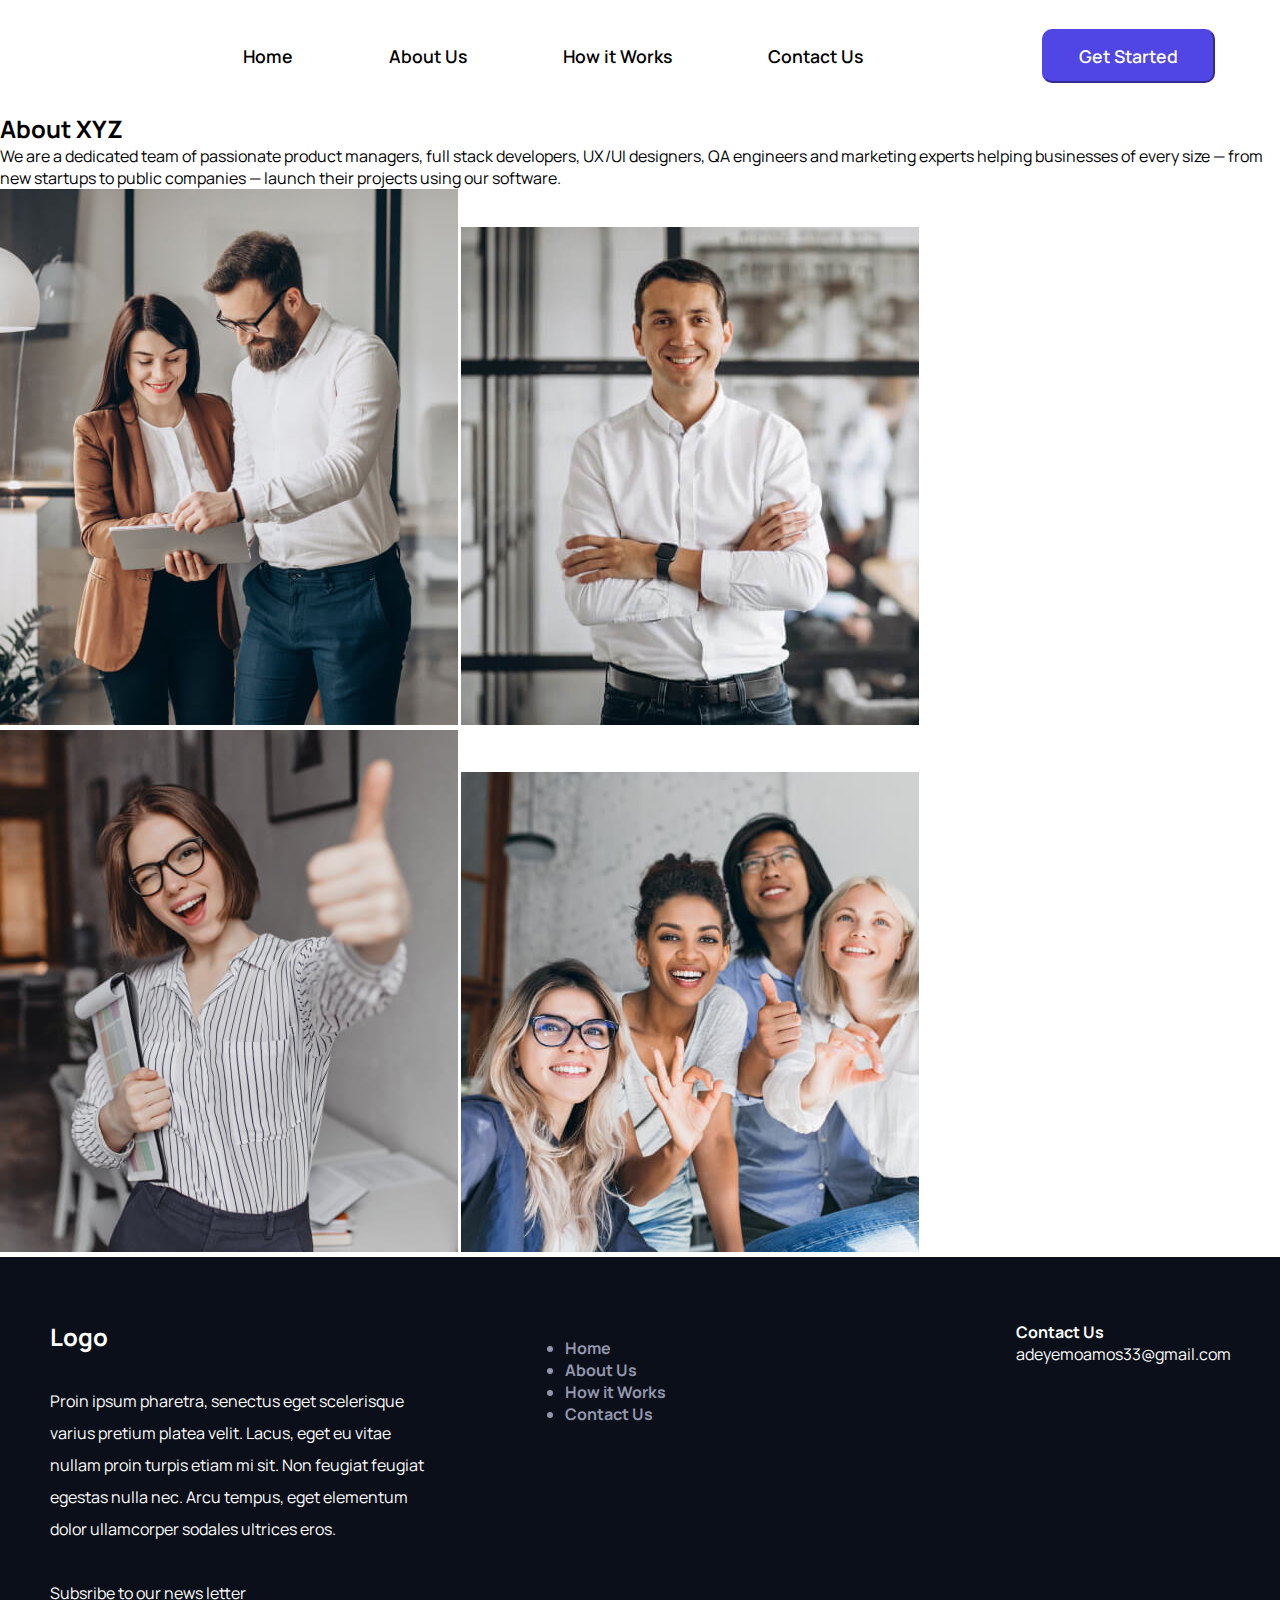
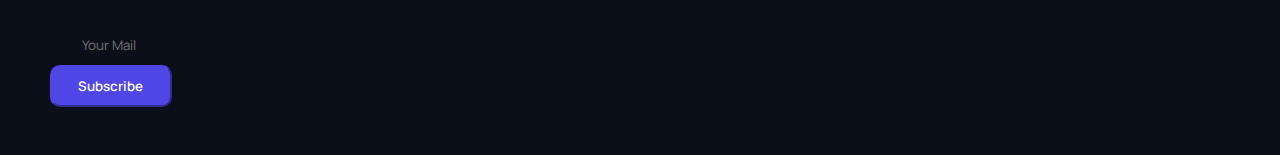
==== about.html @ 4c17a8fc "first commit" ====
<!DOCTYPE html>
<html lang="en">
<head>
    <meta charset="UTF-8">
    <meta http-equiv="X-UA-Compatible" content="IE=edge">
    <meta name="viewport" content="width=device-width, initial-scale=1.0">
    <title>About Us</title>
    <link rel="stylesheet" href="scss/styles.css">
    <link rel="preconnect" href="https://fonts.googleapis.com">
<link rel="preconnect" href="https://fonts.gstatic.com" crossorigin>
<link href="https://fonts.googleapis.com/css2?family=Manrope:wght@300&display=swap" rel="stylesheet">
</head>
<body>
    <header>
        <div class="header_section">
            <div class="header_section_logo">
                <img src="images/Azapay Full Logo 01.png" alt="">
            </div>
            <div class="header_section_navs">
                <ul>
                    <li>
                        <a href="index.html">Home</a>
                        
                        </li>
                    <li>
                        <a href="about.html">About Us</a>
                        
                    </li>
                    <li>How it Works</li>
                    <li>Contact Us</li>
                </ul>

            </div>
            <div class="header_section_btn">
                <button> Get Started </button>
            </div>
        </div>
    </header>
    <section>
        <div class="about_section_one">
            <div class="about_section_one_text">
                <h2>About XYZ</h2>
                <p>We are a dedicated team of passionate product managers, full stack developers, UX/UI designers, QA engineers and marketing experts helping businesses of every size — from new startups to public companies — launch their projects using our software.</p>
                <div>
                    <div>

                    </div>
                    <div>

                    </div>
                    <div>
                        
                    </div>
                </div>
            </div>
            <div class="about_section_one_img">
                <div>
                    <img src="images/03.jpg" alt="">
                    <img src="images/04.jpg" alt="">

                </div>
                <div>
                    <img src="images/01 (1).jpg" alt="">
                    <img src="images/02.jpg" alt="">

                </div>

            </div>

        </div>
    </section>
    <footer>
        <div class="section_eight">
            <div class="section_eight_intro">
                <div class="section_eight_intro_logo">
                    <h2>Logo</h2>
                </div>
                <p>Proin ipsum pharetra, senectus eget scelerisque varius pretium platea velit. Lacus, eget eu vitae nullam proin turpis etiam mi sit. Non feugiat feugiat egestas nulla nec. Arcu tempus, eget elementum dolor ullamcorper sodales ultrices eros.</p>
                <div class="section_eight_intro_newsletter">
                    <p>Subsribe to our news letter</p>
                    <input type="email" placeholder="Your Mail">
                    <button>Subscribe</button>
                </div>
            </div>
            <div class="section_eight_navs">
                <ul>
                    <li>Home</li>
                    <li>About Us</li>
                    <li>How it Works</li>
                    <li>Contact Us</li>
                </ul>

            </div>
            <div class="section_eight_contacts">
                <h4>Contact Us</h4>
                <p>adeyemoamos33@gmail.com</p>

            </div>

        </div>
    </footer>
    
</body>
</html>
---- scss/styles.css ----
* {
  margin: 0;
  padding: 0;
  font-family: Manrope;
}
* a {
  text-decoration: none;
  color: inherit;
}

.header_section {
  display: flex;
  flex-wrap: wrap;
  justify-content: space-around;
  align-items: center;
  background-color: #ffffff;
  height: 7rem;
  font-size: 1.1rem;
}
.header_section_logo {
  width: -moz-fit-content;
  width: fit-content;
}
.header_section_navs ul {
  display: flex;
  justify-content: space-between;
  list-style-type: none;
}
.header_section_navs ul li {
  padding: 0px 3rem;
  list-style-type: none;
  font-weight: 600;
}
.header_section_btn button {
  background-color: #4F46E5;
  color: #ffffff;
  border-color: #4F46E5;
  border-radius: 10px 10px 10px 10px;
  padding: 0.75em 2em 0.75em 2em;
  font-weight: 600;
  font-size: 1.1rem;
}
.header_section_btn button:hover {
  color: #ffffff;
}

.section_one, .section_four {
  background-image: url(../images/hero-bg.jpg);
  background-repeat: no-repeat;
  position: relative;
  height: 39rem;
  display: flex;
  align-items: center;
  flex-wrap: nowrap;
}
.section_one_bg_layout, .section_four_bg_layout {
  background: linear-gradient(180deg, rgba(11, 15, 25, 0.58) 0%, rgba(11, 15, 25, 0.78) 100%) !important;
  position: absolute;
  width: 100%;
  height: 100%;
  z-index: 0;
}
.section_one_text, .section_four_text {
  display: flex;
  justify-content: center;
  width: 50%;
  margin: 0 auto;
  flex-wrap: wrap;
  align-items: center;
  color: #ffffff;
  z-index: 3;
  position: relative;
}
.section_one_text h2, .section_four_text h2 {
  font-size: 4rem;
  line-height: 7rem;
  text-align: center;
}
.section_one_text p, .section_four_text p {
  text-align: center;
  font-weight: 400;
  padding-top: 2rem;
  line-height: 1.6rem;
}

.section_two {
  display: flex;
  justify-content: space-around;
  padding: 8rem 8rem 0 8rem;
}
.section_two_text {
  width: 40%;
}
.section_two_text h2 {
  font-size: 2.7rem;
  padding-bottom: 1.5rem;
}
.section_two_text p {
  line-height: 2rem;
  padding: 1rem 5rem 3rem 0rem;
}
.section_two_text button {
  background-color: #4F46E5;
  color: #ffffff;
  border-color: #4F46E5;
  border-radius: 10px 10px 10px 10px;
  padding: 0.75em 2em 0.75em 2em;
  font-weight: 600;
  padding: 1.5em 3em 1.5em 3em !important;
}
.section_two_img {
  width: 45%;
  -o-object-fit: contain;
     object-fit: contain;
  -o-object-position: center;
     object-position: center;
}
.section_two_img img {
  width: 100%;
  -o-object-fit: contain;
     object-fit: contain;
  -o-object-position: center;
     object-position: center;
  border-radius: 0.5rem;
}

.section_three {
  position: relative;
  padding: 12rem 8rem 5rem;
  z-index: -1;
  top: -7rem;
  background-color: #f3f6ff;
}
.section_three_intro, .section_three_end {
  line-height: 2rem;
  padding-bottom: 3rem;
  width: 70%;
}
.section_three_intro h2, .section_three_end h2 {
  font-size: 2rem;
  padding-bottom: 2rem;
  font-weight: bolder;
}
.section_three_contents {
  display: flex;
  flex-wrap: wrap;
  justify-content: space-around;
}
.section_three_contents_one, .section_three_contents_two, .section_three_contents_three, .section_three_contents_four, .section_three_contents_five, .section_three_contents_six {
  width: 44%;
  margin-top: 5rem;
  background-color: #fff;
  box-shadow: 0 0.275rem 0.75rem -0.0625rem rgba(11, 15, 25, 0.06), 0 0.125rem 0.4rem -0.0625rem rgba(11, 15, 25, 0.03) !important;
  padding: 3.5rem 1.5rem 1.5rem;
  position: relative;
  border-radius: 0.5rem;
}
.section_three_contents_one > :first-child, .section_three_contents_two > :first-child, .section_three_contents_three > :first-child, .section_three_contents_four > :first-child, .section_three_contents_five > :first-child, .section_three_contents_six > :first-child {
  position: absolute;
  top: -3rem;
  padding: 1rem;
  background-color: rgb(99, 102, 241);
  box-shadow: 0 0.5rem 1.125rem -0.5rem rgba(99, 102, 241, 0.9);
}
.section_three_contents_one > :nth-child(2) p, .section_three_contents_two > :nth-child(2) p, .section_three_contents_three > :nth-child(2) p, .section_three_contents_four > :nth-child(2) p, .section_three_contents_five > :nth-child(2) p, .section_three_contents_six > :nth-child(2) p {
  padding-top: 1rem;
  line-height: 1.6rem;
  font-weight: 100;
  font-size: 1rem;
}
.section_three_end {
  position: relative;
  top: 5rem;
}

.section_four {
  background-image: url(../images/case-study02.jpg);
  background-repeat: no-repeat;
  background-attachment: scroll;
  position: relative;
  bottom: 0;
  left: 0;
  height: 39rem !important;
  display: block;
  margin-top: -7rem;
}
.section_four_bg_layout {
  opacity: 0.7;
  position: absolute;
  top: 0;
  left: 0;
}
.section_four_text {
  width: 30% !important;
  color: #000 !important;
  background: #fff;
  display: block !important;
  margin: 4rem 0 4rem 5rem;
  z-index: 3;
  position: absolute;
  padding: 2rem 2rem;
  line-height: 4rem;
  border-radius: 1rem;
}
.section_four_text p {
  text-align: start !important;
}
.section_four_text img {
  width: 18%;
}
.section_four_text h3 {
  font-size: 2rem;
  text-align: center;
}
.section_four_text h4 {
  text-align: center;
}
.section_four_text button {
  background-color: #4F46E5;
  color: #ffffff;
  border-color: #4F46E5;
  border-radius: 10px 10px 10px 10px;
  padding: 0.75em 2em 0.75em 2em;
  font-weight: 600;
}

.section_five {
  padding: 10rem 8rem 4rem 8rem;
}
.section_five_title {
  text-align: center;
  line-height: 3rem;
}
.section_five_title h3 {
  font-size: 2rem;
}
.section_five_title p {
  color: #9397AD;
}
.section_five_content {
  display: flex;
  flex-wrap: wrap;
  margin-top: 4rem;
}
.section_five_content_one, .section_five_content_two, .section_five_content_three, .section_five_content_four {
  width: 19%;
  border-right: 1px solid #9397AD;
  text-align: center;
  padding: 2rem;
}
.section_five_content_one > :first-child, .section_five_content_two > :first-child, .section_five_content_three > :first-child, .section_five_content_four > :first-child {
  box-shadow: 0 0.275rem 0.75rem -0.0625rem rgba(11, 15, 25, 0.06), 0 0.125rem 0.4rem -0.0625rem rgba(11, 15, 25, 0.03) !important;
  width: 70px;
  margin: 1rem auto;
  height: 70px;
  justify-content: center;
  border-radius: 50%;
  display: flex;
  align-items: center;
}
.section_five_content_four {
  border-right: none !important;
}

.section_six {
  padding: 5rem 5.5rem 0rem 5.5rem;
  display: flex;
  align-items: center;
  justify-content: space-around;
}
.section_six .sponsor_logo {
  width: 12%;
  padding: 2rem 1rem;
  border: 1px solid #e2e5f1;
}
.section_six .sponsor_logo img {
  width: 100%;
}

.section_seven {
  background-color: #0b0f19 !important;
  text-align: center;
  padding: 4rem 0 3rem 0;
  opacity: 0.93;
  line-height: 5rem;
  word-spacing: 1rem;
  font-size: 1.5rem;
  color: #ffffff;
  margin-top: 2rem;
}
.section_seven h4 {
  color: #9397AD;
}
.section_seven button {
  background-color: #4F46E5;
  color: #ffffff;
  border-color: #4F46E5;
  border-radius: 10px 10px 10px 10px;
  padding: 0.75em 2em 0.75em 2em;
  font-weight: 600;
  padding: 1rem 4rem !important;
  font-size: 1rem;
}

.section_eight {
  padding: 4rem 0 3rem 0;
  display: flex;
  justify-content: space-around;
  color: #ffffff;
  background-color: #0b0f19 !important;
}
.section_eight_intro, .section_eight_navs, .section_eight_contact {
  width: 30%;
}
.section_eight_intro {
  line-height: 2rem;
}
.section_eight_intro p {
  padding-top: 2rem;
}
.section_eight_intro button {
  background-color: #4F46E5;
  color: #ffffff;
  border-color: #4F46E5;
  border-radius: 10px 10px 10px 10px;
  padding: 0.75em 2em 0.75em 2em;
  font-weight: 600;
}
.section_eight_intro input {
  height: 2.5rem;
  width: 18rem;
  border-radius: 0.5rem;
  margin-top: 1rem;
  border: #ffffff;
  padding-left: 2rem;
  background: transparent;
  color: #ffffff;
}
.section_eight_navs ul {
  height: 2.5rem;
  width: 18rem;
  border-radius: 0.5rem;
  margin-top: 1rem;
  border: transparent;
  padding-left: 2rem;
}
.section_eight_navs ul li {
  color: #9397AD;
  font-weight: bolder;
}/*# sourceMappingURL=styles.css.map */
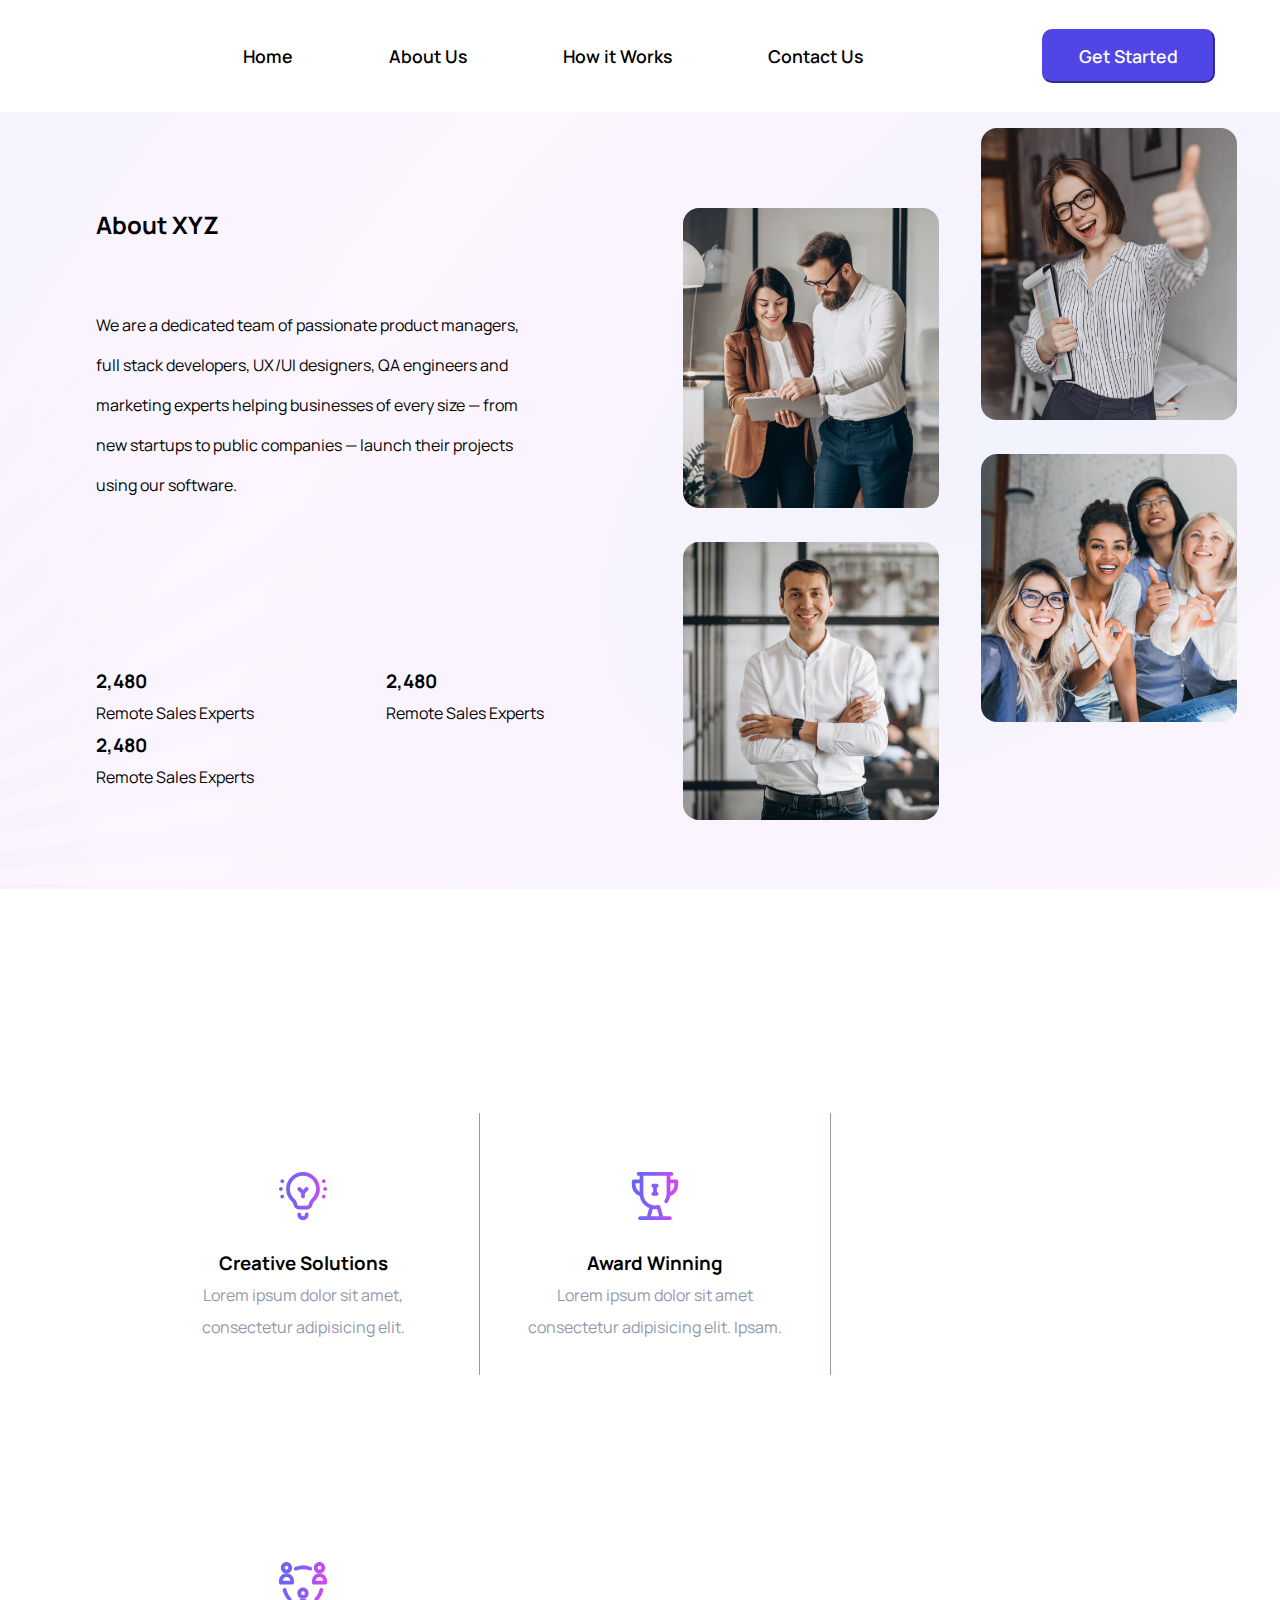
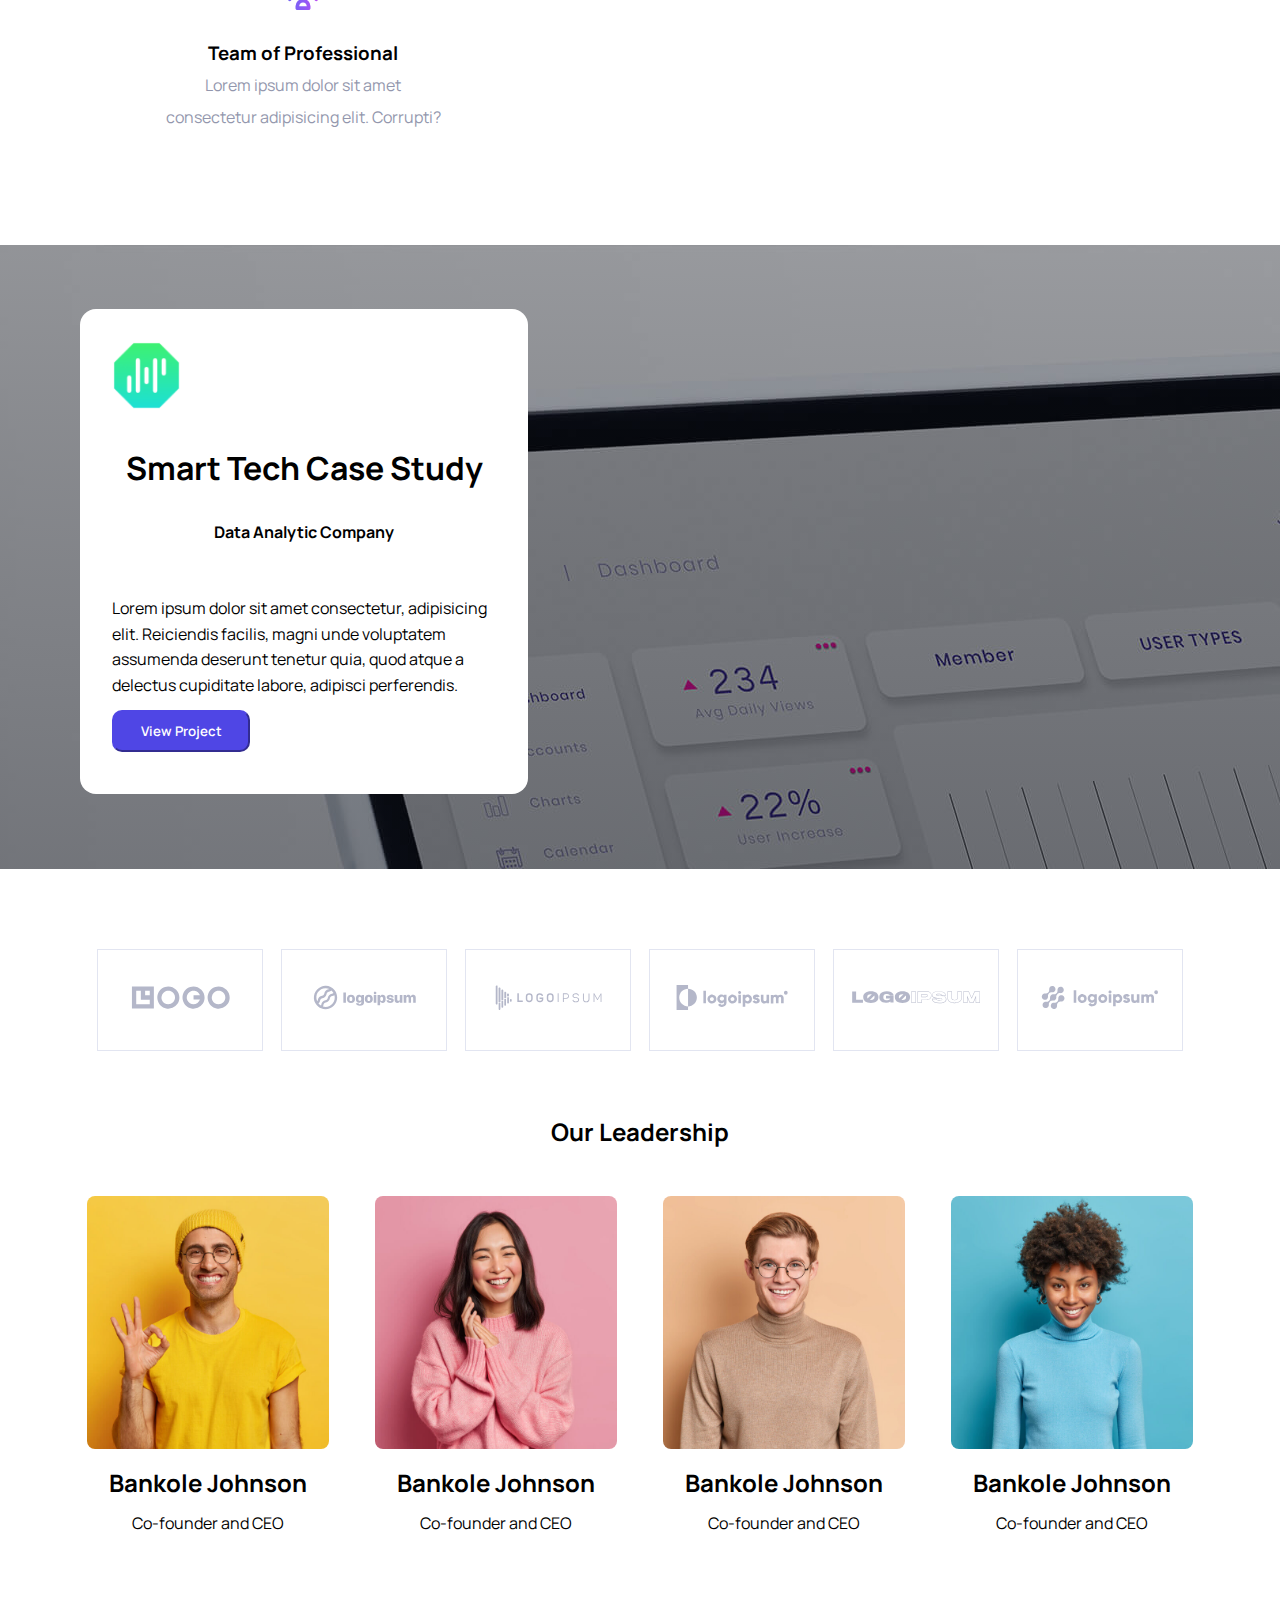
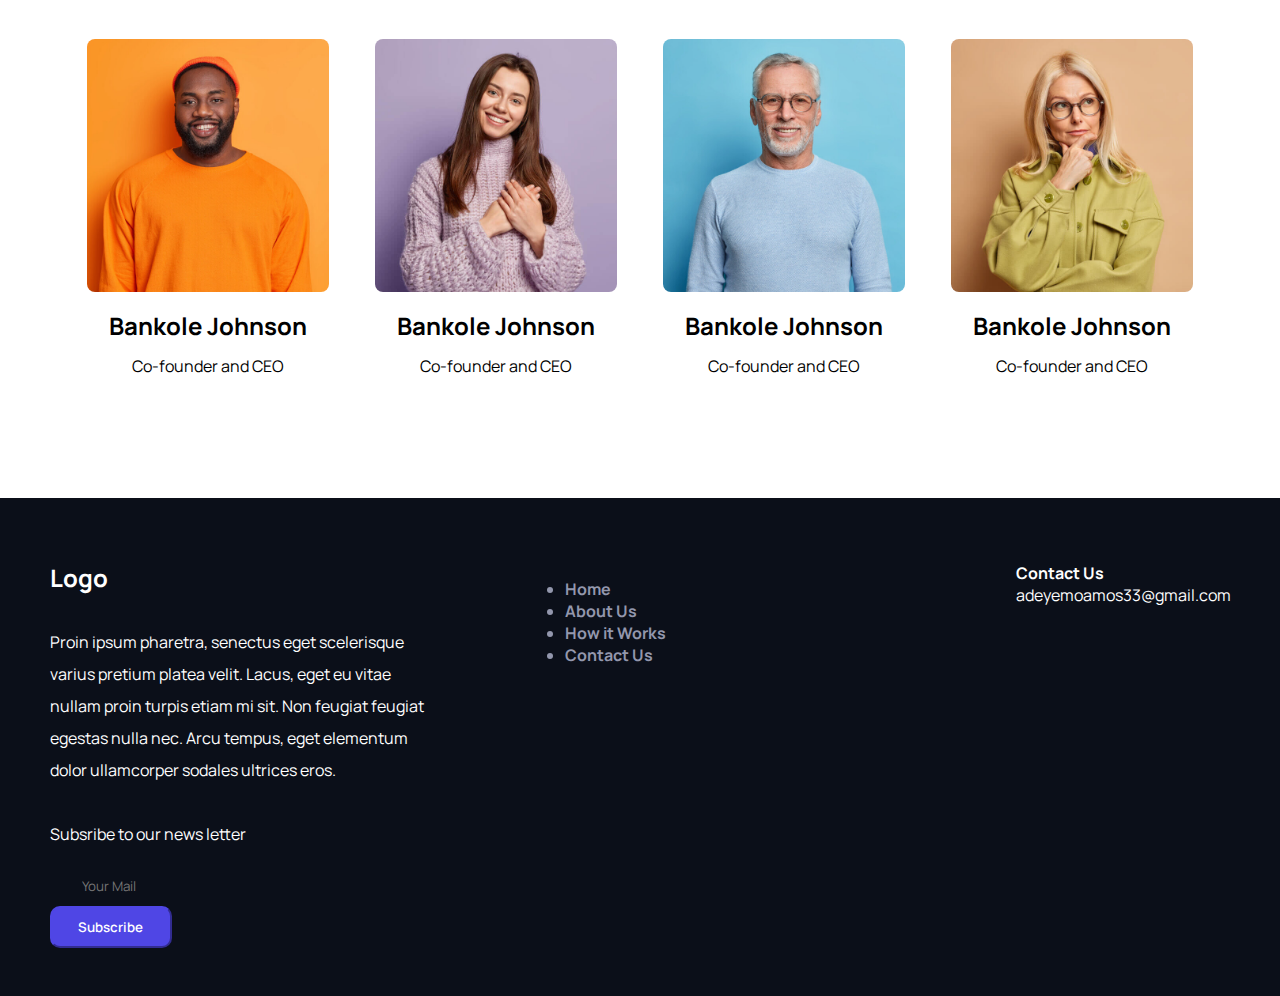
==== commit 6f0ae256: "processing" ====
--- a/about.html
+++ b/about.html
@@ -41,15 +41,18 @@
             <div class="about_section_one_text">
                 <h2>About XYZ</h2>
                 <p>We are a dedicated team of passionate product managers, full stack developers, UX/UI designers, QA engineers and marketing experts helping businesses of every size — from new startups to public companies — launch their projects using our software.</p>
-                <div>
-                    <div>
-
-                    </div>
-                    <div>
-
-                    </div>
-                    <div>
-                        
+                <div class="about_section_one_text_one">
+                    <div>
+                            <h3>2,480</h3>
+                            <p>Remote Sales Experts</p>
+                    </div>
+                    <div>
+                        <h3>2,480</h3>
+                        <p>Remote Sales Experts</p>
+                    </div>
+                    <div>
+                        <h3>2,480</h3>
+                        <p>Remote Sales Experts</p>   
                     </div>
                 </div>
             </div>
@@ -68,6 +71,185 @@
             </div>
 
         </div>
+    </section>
+    <section>
+        <div class="section_five">
+      
+            <div class="section_five_content">
+              
+                <div class="section_five_content_two about">
+                    <div>
+                       <img src="images/idea.svg" alt="">
+                    </div>
+                   
+                    <h3>Creative Solutions</h3>
+                    <p>Lorem ipsum dolor sit amet, consectetur adipisicing elit.</p>
+
+                </div>
+                <div class="section_five_content_three about">
+                    <div>
+                        <img src="images/award.svg" alt="">
+                    </div>
+                    
+                    <h3>Award Winning</h3>
+                    <p>Lorem ipsum dolor sit amet consectetur adipisicing elit. Ipsam.</p>
+
+                </div>
+                <div class="section_five_content_four about">
+                    <div>
+                        <img src="images/team.svg" alt="">
+                    </div>
+                    
+                    <h3>Team of Professional</h3>
+                    <p>Lorem ipsum dolor sit amet consectetur adipisicing elit. Corrupti?</p>
+
+                </div>
+            </div>
+
+        </div>
+        
+    </section>
+    <section>
+        <div class="section_four">
+            <div class="section_four_bg_layout"></div>
+            <div class="section_four_text">
+                <img src="images/case-study-logo02.png" alt="">
+                <h3>Smart Tech Case Study</h3>
+                <h4>Data Analytic Company</h4>
+
+                <p>Lorem ipsum dolor sit amet consectetur, adipisicing elit. Reiciendis facilis, magni unde voluptatem assumenda deserunt tenetur quia, quod atque a delectus cupiditate labore, adipisci perferendis.</p>
+                <button>View Project</button>
+            </div>
+
+        </div>
+    </section>
+    <section>
+        <div class="section_six">
+            <div class="sponsor_logo"> 
+                <img src="images/a (1).svg" alt="">
+            </div>
+            <div class="sponsor_logo">
+                <img src="images/a (2).svg" alt="">
+            </div>
+            <div class="sponsor_logo">
+                <img src="images/a (3).svg" alt="">
+            </div>
+            <div class="sponsor_logo">
+                <img src="images/a (4).svg" alt="">
+
+            </div>
+            <div class="sponsor_logo">
+                <img src="images/a (5).svg" alt="">
+            </div>
+            <div class="sponsor_logo">
+                <img src="images/a (6).svg" alt="">
+            </div>
+            
+        </div>
+    </section>
+    <section>
+        <div class="about_section_leadership">
+            <div>
+                <h2>Our Leadership</h2>
+            </div>
+            <div class="about_section_leadership_wrapper">
+
+                <div class="about_section_leadership_wrapper_one">
+                    <div>
+                        <img src="images/05.jpg" alt="">
+    
+                    </div>
+                    <div>
+                        <h2>Bankole Johnson</h2>
+                        <p>Co-founder and CEO</p>
+    
+                    </div>
+                </div>
+                <div class="about_section_leadership_wrapper_two">
+                    <div>
+                        <img src="images/06.jpg" alt="">
+    
+                    </div>
+                    <div>
+                        <h2>Bankole Johnson</h2>
+                        <p>Co-founder and CEO</p>
+    
+                    </div>
+                </div>
+                <div class="about_section_leadership_wrapper_three">
+                    <div>
+                        <img src="images/07.jpg" alt="">
+    
+                    </div>
+                    <div>
+                        <h2>Bankole Johnson</h2>
+                        <p>Co-founder and CEO</p>
+    
+                    </div>
+                </div>
+                <div class="about_section_leadership_wrapper_four">
+                    <div>
+                        <img src="images/08.jpg" alt="">
+    
+                    </div>
+                    <div>
+                        <h2>Bankole Johnson</h2>
+                        <p>Co-founder and CEO</p>
+    
+                    </div>
+                </div>
+                <div class="about_section_leadership_wrapper_five">
+                    <div>
+                        <img src="images/10.jpg" alt="">
+    
+                    </div>
+                    <div>
+                        <h2>Bankole Johnson</h2>
+                        <p>Co-founder and CEO</p>
+    
+                    </div>
+                </div>
+                <div class="about_section_leadership_wrapper_six">
+                    <div>
+                        <img src="images/9.jpg" alt="">
+    
+                    </div>
+                    <div>
+                        <h2>Bankole Johnson</h2>
+                        <p>Co-founder and CEO</p>
+    
+                    </div>
+                </div>
+                <div class="about_section_leadership_wrapper_seven">
+                    <div>
+                        <img src="images/11.jpg" alt="">
+    
+                    </div>
+                    <div>
+                        <h2>Bankole Johnson</h2>
+                        <p>Co-founder and CEO</p>
+    
+                    </div>
+                </div>
+                <div class="about_section_leadership_wrapper_eight">
+                    <div>
+                        <img src="images/12.jpg" alt="">
+    
+                    </div>
+                    <div>
+                        <h2>Bankole Johnson</h2>
+                        <p>Co-founder and CEO</p>
+    
+                    </div>
+                </div>
+
+            </div>
+           
+        </div>
+
+    </section>
+    <section>
+        
     </section>
     <footer>
         <div class="section_eight">
--- a/scss/styles.css
+++ b/scss/styles.css
@@ -242,6 +242,17 @@
   flex-wrap: wrap;
   margin-top: 4rem;
 }
+.section_five_content .about {
+  width: 28% !important;
+  margin-bottom: 8rem;
+  line-height: 2rem;
+}
+.section_five_content .about p {
+  color: #9397AD;
+}
+.section_five_content .about > :first-child {
+  box-shadow: none !important;
+}
 .section_five_content_one, .section_five_content_two, .section_five_content_three, .section_five_content_four {
   width: 19%;
   border-right: 1px solid #9397AD;
@@ -347,4 +358,72 @@
 .section_eight_navs ul li {
   color: #9397AD;
   font-weight: bolder;
+}
+
+.about_section_one {
+  background-image: url(../images/hero-bg.svg);
+  background-repeat: no-repeat;
+  background-position: center;
+  display: flex;
+  justify-content: space-between;
+}
+.about_section_one_text {
+  width: 35%;
+  padding: 6rem;
+}
+.about_section_one_text > p {
+  padding: 4rem 0 10rem;
+  line-height: 2.5rem;
+}
+.about_section_one_text_one {
+  display: flex;
+  flex-wrap: wrap;
+  justify-content: space-between;
+}
+.about_section_one_text_one > :first-child, .about_section_one_text_one > :nth-child(2), .about_section_one_text_one > :nth-child(3) {
+  line-height: 2rem;
+}
+.about_section_one_img {
+  width: 50%;
+  display: flex;
+  justify-content: space-evenly;
+}
+.about_section_one_img > :first-child {
+  width: 40%;
+  line-height: 5rem;
+  position: relative;
+  top: 6rem;
+}
+.about_section_one_img > :first-child img {
+  width: 100%;
+  border-radius: 1rem;
+}
+.about_section_one_img > :last-child {
+  width: 40%;
+  line-height: 5rem;
+  position: relative;
+  top: 1rem;
+}
+.about_section_one_img > :last-child img {
+  width: 100%;
+  border-radius: 1rem;
+}
+
+.about_section_leadership {
+  text-align: center;
+  padding: 4rem;
+}
+.about_section_leadership_wrapper {
+  display: flex;
+  flex-wrap: wrap;
+  justify-content: space-around;
+}
+.about_section_leadership_wrapper_one, .about_section_leadership_wrapper_two, .about_section_leadership_wrapper_three, .about_section_leadership_wrapper_four, .about_section_leadership_wrapper_five, .about_section_leadership_wrapper_six, .about_section_leadership_wrapper_seven, .about_section_leadership_wrapper_eight {
+  width: 21%;
+  line-height: 2.5rem;
+  margin: 3rem 0;
+}
+.about_section_leadership_wrapper_one img, .about_section_leadership_wrapper_two img, .about_section_leadership_wrapper_three img, .about_section_leadership_wrapper_four img, .about_section_leadership_wrapper_five img, .about_section_leadership_wrapper_six img, .about_section_leadership_wrapper_seven img, .about_section_leadership_wrapper_eight img {
+  width: 100%;
+  border-radius: 0.5rem;
 }/*# sourceMappingURL=styles.css.map */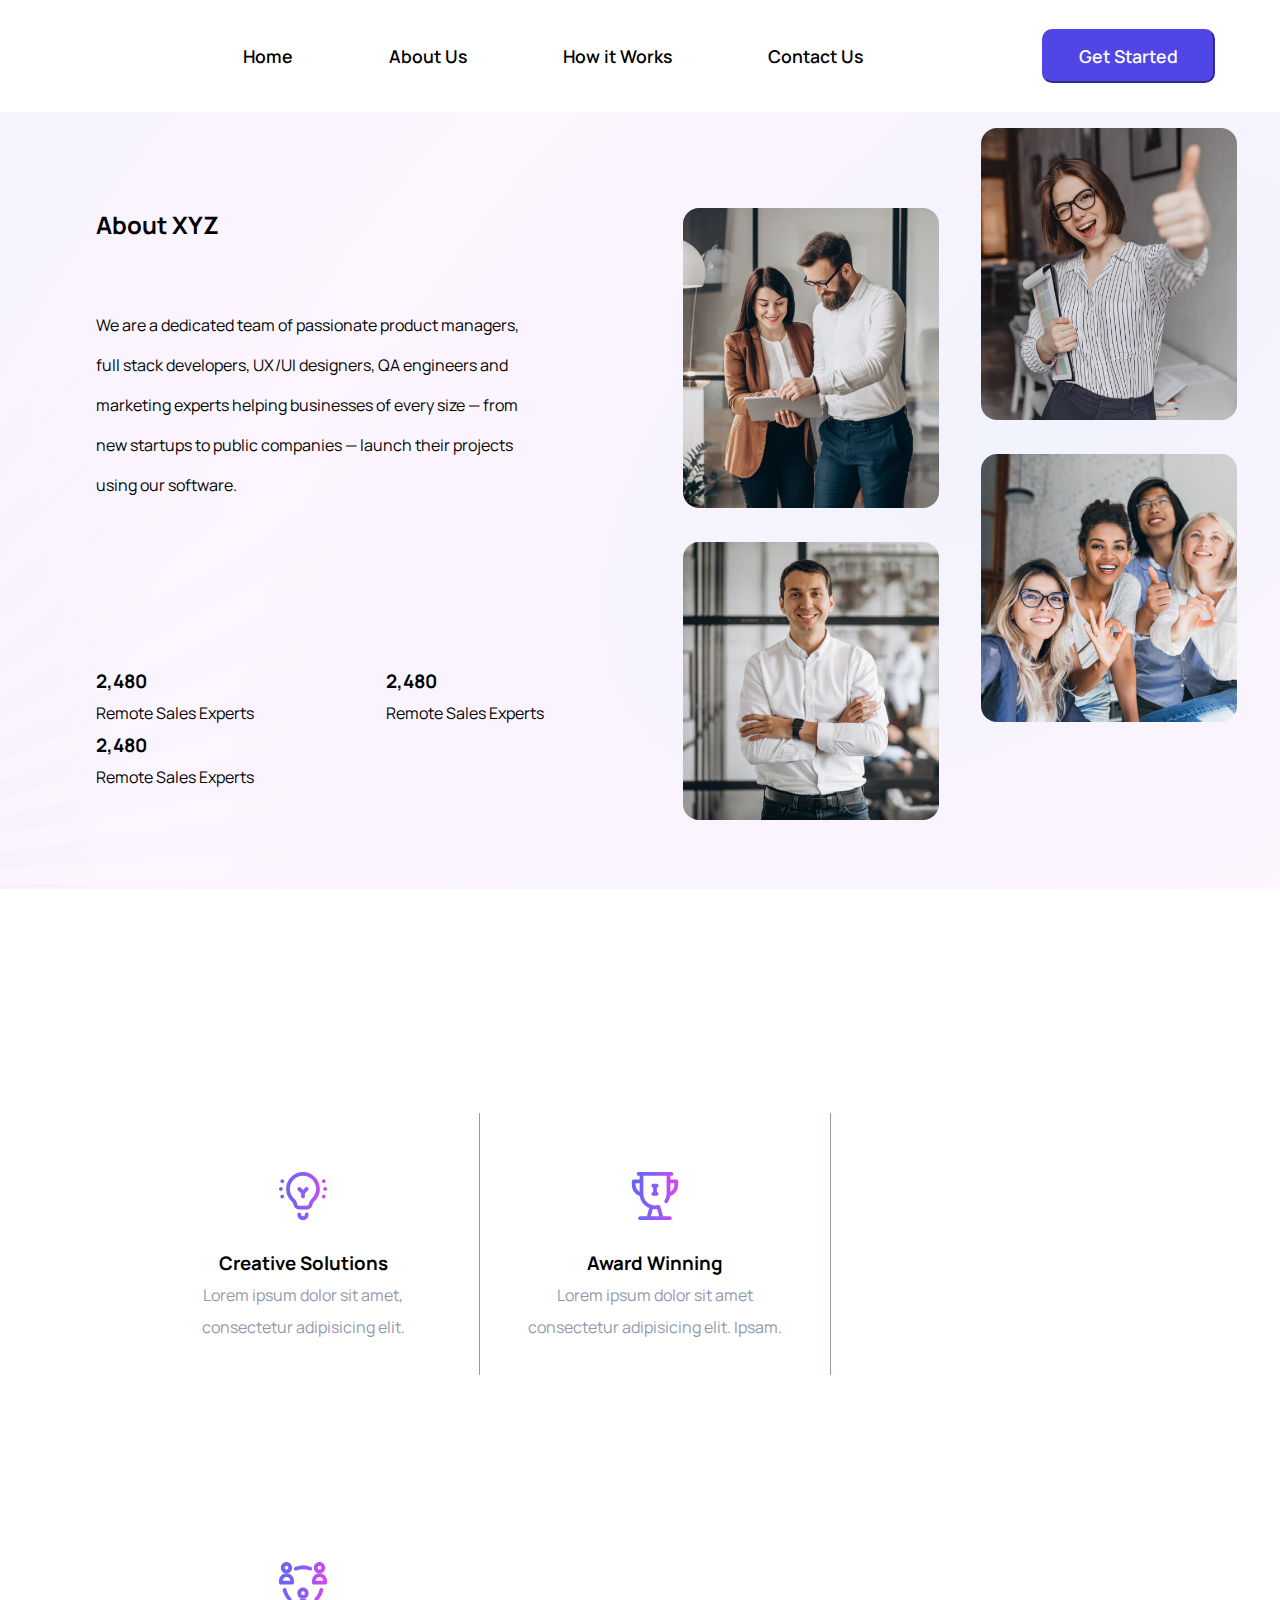
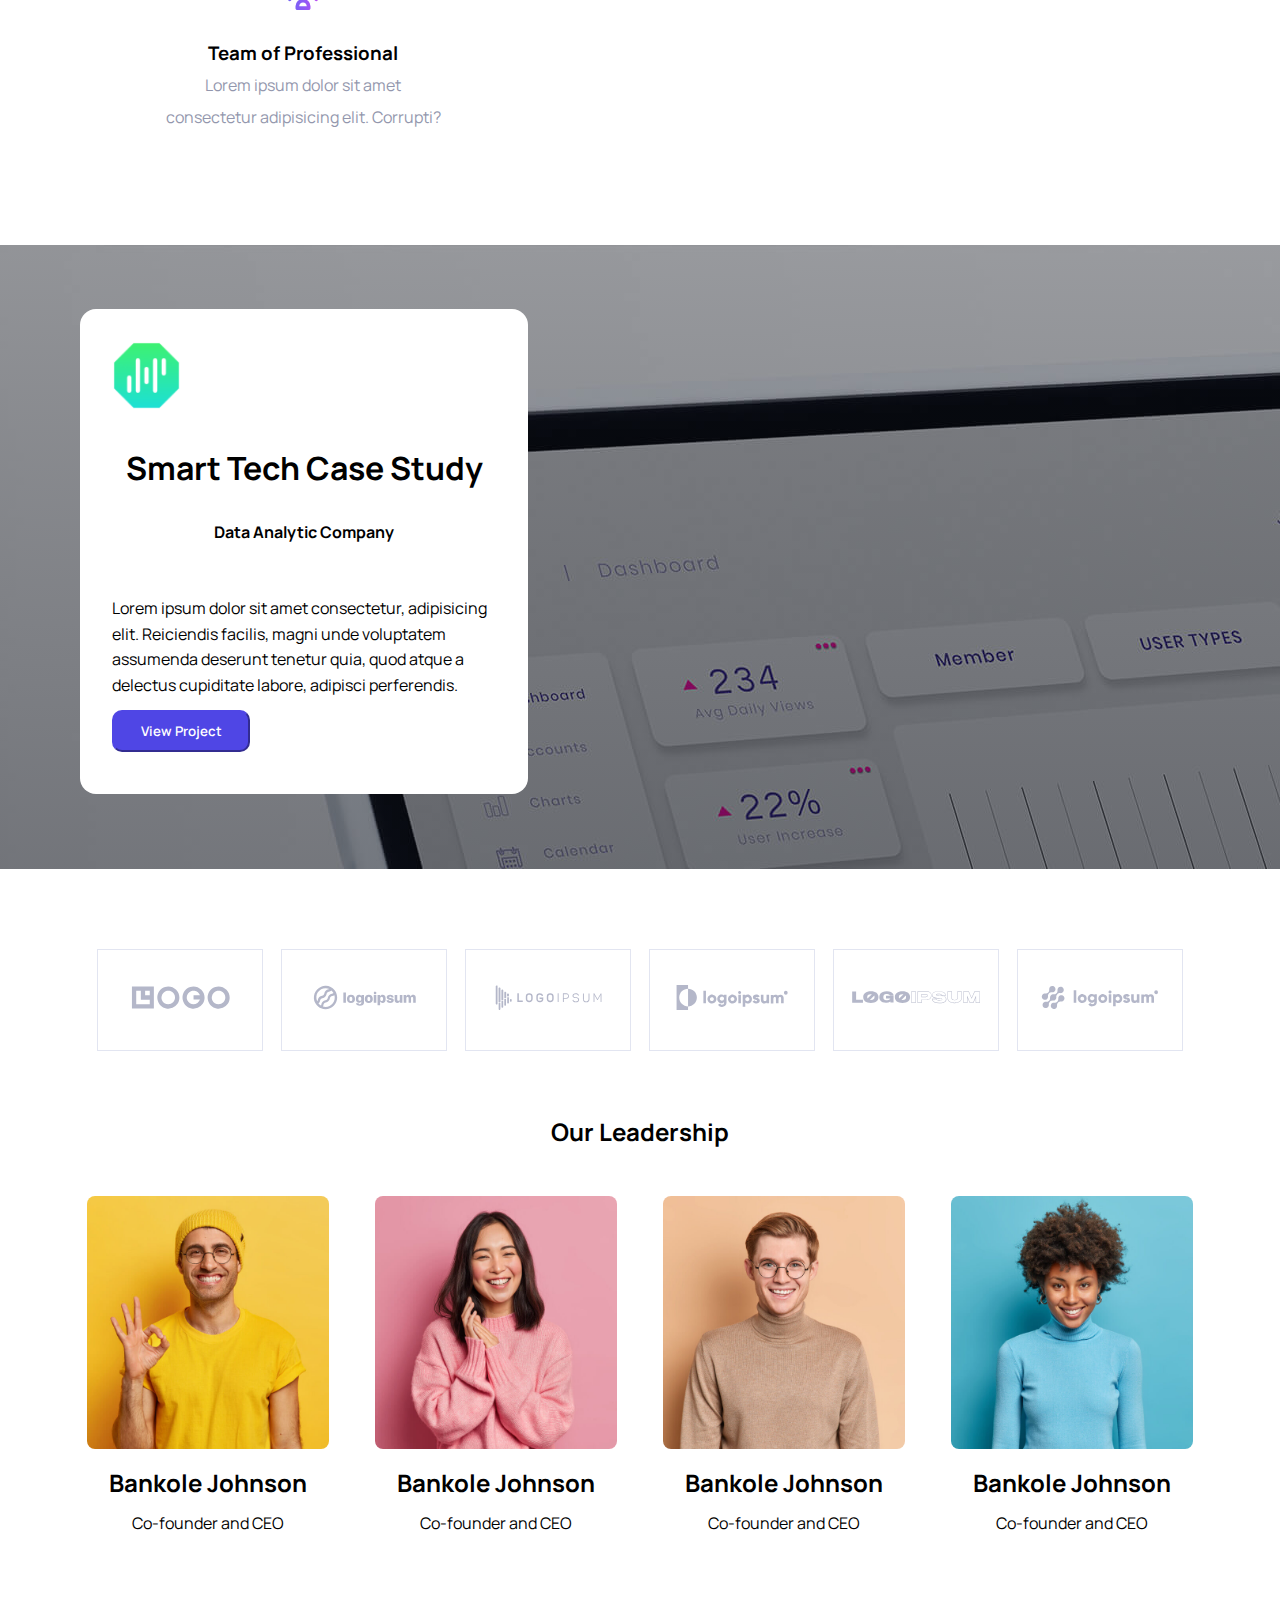
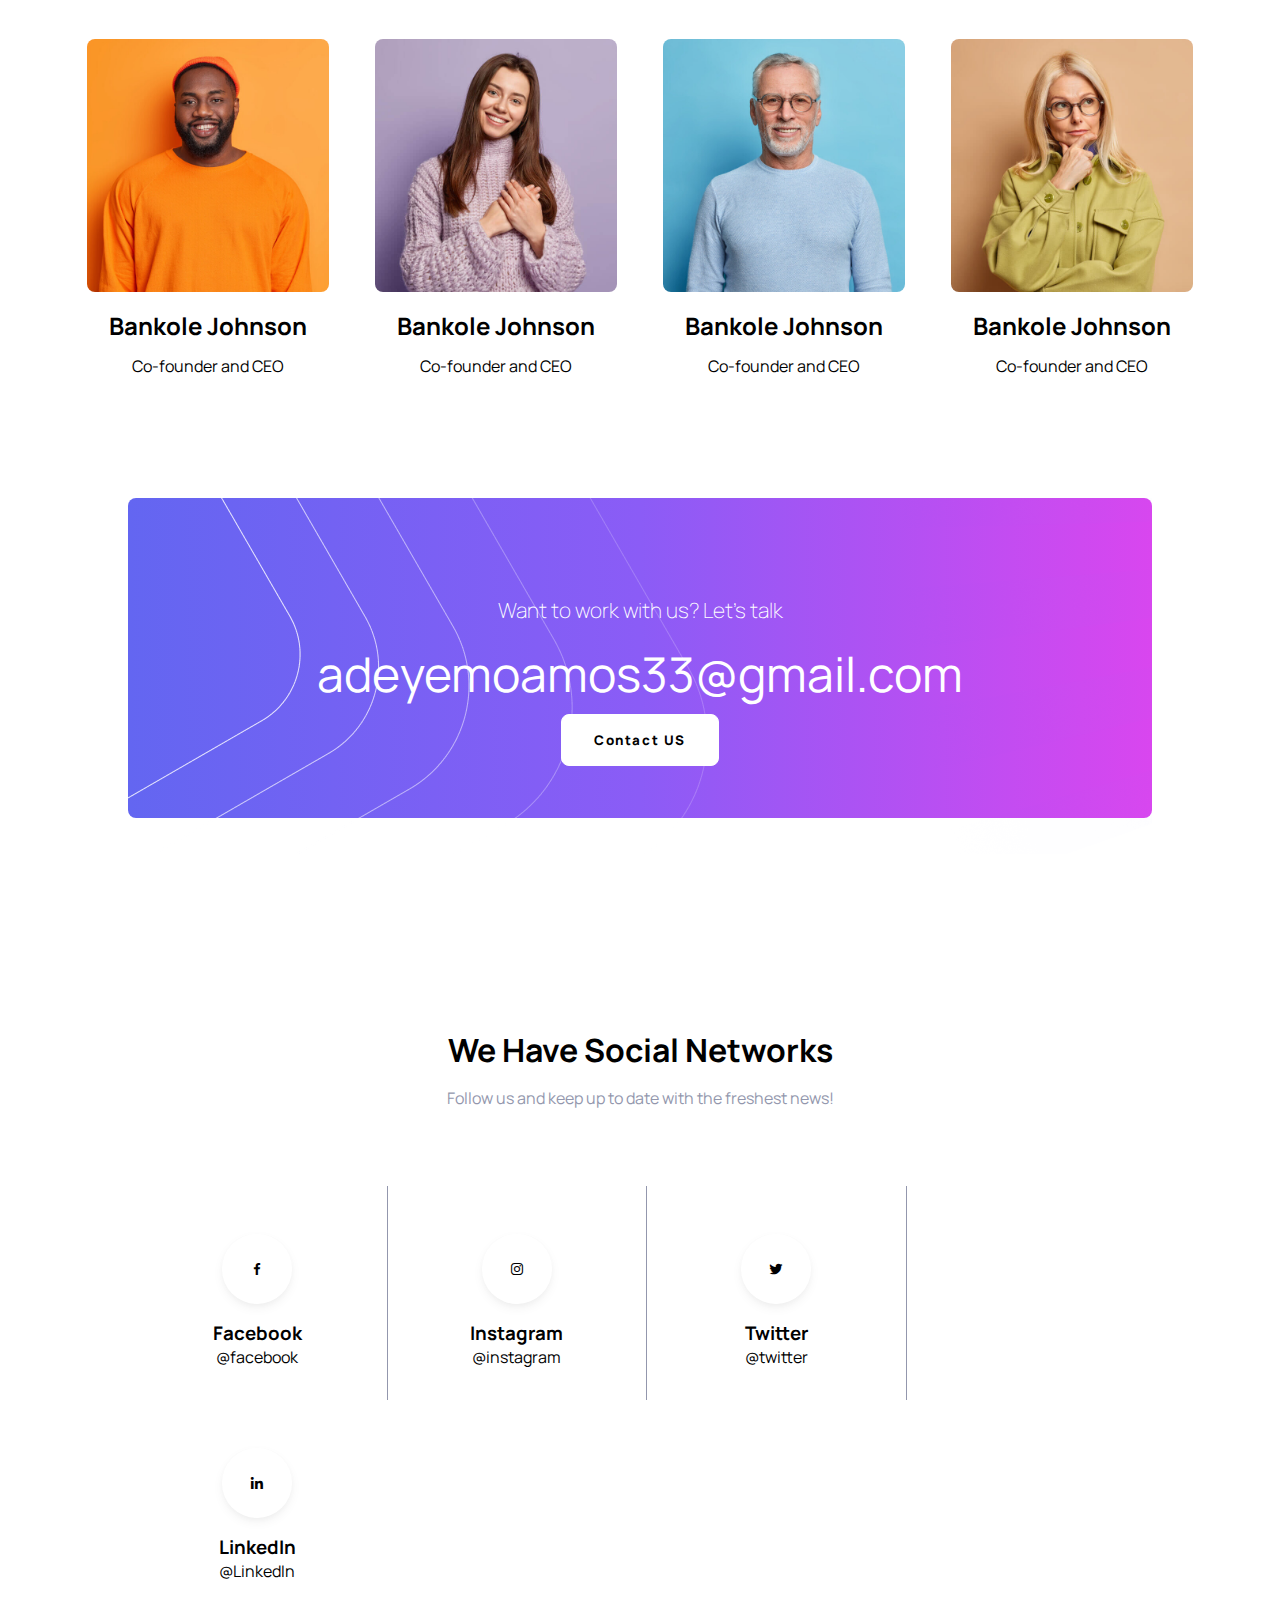
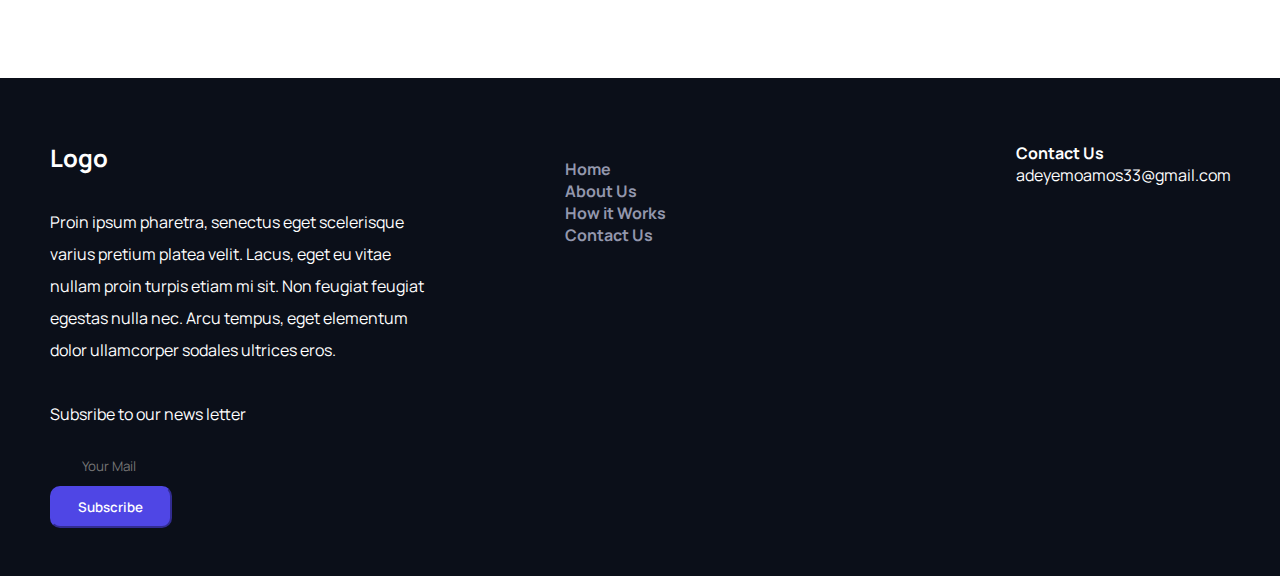
==== commit afe206b2: "media queries done" ====
--- a/about.html
+++ b/about.html
@@ -8,6 +8,7 @@
     <link rel="stylesheet" href="scss/styles.css">
     <link rel="preconnect" href="https://fonts.googleapis.com">
 <link rel="preconnect" href="https://fonts.gstatic.com" crossorigin>
+<link href='https://unpkg.com/boxicons@2.1.4/css/boxicons.min.css' rel='stylesheet'>
 <link href="https://fonts.googleapis.com/css2?family=Manrope:wght@300&display=swap" rel="stylesheet">
 </head>
 <body>
@@ -248,7 +249,68 @@
         </div>
 
     </section>
-    <section>
+
+        
+    <section>
+        <div class="about_section_contact">
+            <div class="about_section_contact_content">
+                <div>
+                    <h2>Want to work with us? Let's talk</h2>
+                    <p>adeyemoamos33@gmail.com</p>
+                    <button>Contact US</button>
+                </div>
+               
+            </div>
+        </div>
+    </section>
+
+    <section>
+        <div class="section_five">
+            <div class="section_five_title">
+                <h3>We Have Social Networks</h3>
+                <p>Follow us and keep up to date with the freshest news!</p>
+
+            </div>
+            <div class="section_five_content">
+                <div class="section_five_content_one">
+                    <div>
+                        <i class='bx bxl-facebook'></i>
+                    </div>
+                    
+                    <h3>Facebook</h3>
+                    <p>@facebook</p>
+
+                </div>
+                <div class="section_five_content_two">
+                    <div>
+                        <i class='bx bxl-instagram' ></i>
+                    </div>
+                   
+                    <h3>Instagram</h3>
+                    <p>@instagram</p>
+
+                </div>
+                <div class="section_five_content_three">
+                    <div>
+                        <i class='bx bxl-twitter' ></i>
+                    </div>
+                    
+                    <h3>Twitter</h3>
+                    <p>@twitter</p>
+
+                </div>
+                <div class="section_five_content_four">
+                    <div>
+                        <i class='bx bxl-linkedin' ></i>
+                    </div>
+                    
+                    <h3>LinkedIn</h3>
+                    <p>@LinkedIn</p>
+
+                </div>
+            </div>
+
+        </div>
         
     </section>
     <footer>
--- a/scss/styles.css
+++ b/scss/styles.css
@@ -87,6 +87,7 @@
   display: flex;
   justify-content: space-around;
   padding: 8rem 8rem 0 8rem;
+  flex-wrap: wrap;
 }
 .section_two_text {
   width: 40%;
@@ -276,6 +277,7 @@
 .section_six {
   padding: 5rem 5.5rem 0rem 5.5rem;
   display: flex;
+  flex-wrap: wrap;
   align-items: center;
   justify-content: space-around;
 }
@@ -316,6 +318,7 @@
 .section_eight {
   padding: 4rem 0 3rem 0;
   display: flex;
+  flex-wrap: wrap;
   justify-content: space-around;
   color: #ffffff;
   background-color: #0b0f19 !important;
@@ -354,6 +357,7 @@
   margin-top: 1rem;
   border: transparent;
   padding-left: 2rem;
+  list-style-type: none;
 }
 .section_eight_navs ul li {
   color: #9397AD;
@@ -426,4 +430,214 @@
 .about_section_leadership_wrapper_one img, .about_section_leadership_wrapper_two img, .about_section_leadership_wrapper_three img, .about_section_leadership_wrapper_four img, .about_section_leadership_wrapper_five img, .about_section_leadership_wrapper_six img, .about_section_leadership_wrapper_seven img, .about_section_leadership_wrapper_eight img {
   width: 100%;
   border-radius: 0.5rem;
+}
+
+.about_section_contact {
+  position: relative;
+  width: 80%;
+  margin: 0rem auto 3rem;
+  height: 20rem;
+  background: linear-gradient(90deg, #6366f1 0%, #8b5cf6 50%, #d946ef 100%), url(../images/contact-bg.png) !important;
+  border-radius: 0.5rem;
+}
+.about_section_contact_content {
+  background-image: url(../images/contact-bg.png);
+  padding: 5.5rem;
+  text-align: center;
+}
+.about_section_contact_content > :first-child {
+  line-height: 3rem;
+  color: #ffffff;
+}
+.about_section_contact_content > :first-child p {
+  line-height: 5rem;
+  font-size: 3rem;
+}
+.about_section_contact_content > :first-child h2 {
+  font-size: 1.3rem;
+  font-weight: 200;
+}
+.about_section_contact_content > :first-child button {
+  background-color: #ffffff;
+  letter-spacing: 0.1rem;
+  color: #000;
+  font-weight: 900;
+  border-radius: 0.5rem;
+  padding: 1rem 2rem;
+  border: 1px solid #fff !important;
+}
+
+@media only screen and (max-width: 767px) {
+  .section_one, .section_four {
+    background-position: top center;
+    background-size: cover;
+    padding: 5rem 0;
+    height: auto;
+  }
+  .section_one_text, .section_four_text {
+    width: 90%;
+    margin: 0 auto;
+  }
+  .section_one_text h2, .section_four_text h2 {
+    font-size: 2rem;
+    line-height: 3rem;
+  }
+  .section_one_text p, .section_four_text p {
+    line-height: 1.7rem;
+  }
+  .section_two {
+    padding: 4rem 1rem 0 1rem;
+  }
+  .section_two_text {
+    width: 95%;
+    text-align: center;
+  }
+  .section_two_text h2 {
+    font-size: 1.7rem;
+    padding-bottom: 0.5rem;
+  }
+  .section_two_text p {
+    padding: 1rem 0rem 3rem 0rem;
+  }
+  .section_two_text button {
+    margin: -1rem 0 2rem;
+  }
+  .section_two_img {
+    width: 100%;
+  }
+  .section_three {
+    padding: 12rem 1rem 5rem;
+  }
+  .section_three_intro, .section_three_end {
+    line-height: 2rem;
+    padding-bottom: 1rem;
+    text-align: center;
+    width: 100%;
+  }
+  .section_three_intro h2, .section_three_end h2 {
+    font-size: 2rem;
+    padding-bottom: 2rem;
+    font-weight: bolder;
+  }
+  .section_three_contents {
+    display: flex;
+    flex-wrap: wrap;
+    justify-content: space-around;
+  }
+  .section_three_contents_one, .section_three_contents_two, .section_three_contents_three, .section_three_contents_four, .section_three_contents_five, .section_three_contents_six {
+    width: 100%;
+  }
+  .section_four {
+    height: auto !important;
+  }
+  .section_four_text {
+    width: 75% !important;
+    position: relative;
+  }
+  .section_four_text p {
+    text-align: start !important;
+  }
+  .section_four_text h3 {
+    font-size: 1.1rem;
+    text-align: left;
+  }
+  .section_four_text h4 {
+    text-align: left;
+    font-weight: 100;
+  }
+  .section_four_text p {
+    padding-top: 0.5rem;
+  }
+  .section_four_text button {
+    background-color: #4F46E5;
+    color: #ffffff;
+    border-color: #4F46E5;
+    border-radius: 10px 10px 10px 10px;
+    padding: 0.75em 2em 0.75em 2em;
+    font-weight: 600;
+  }
+  .section_five {
+    padding: 5rem 1rem 4rem 1rem;
+  }
+  .section_five_title {
+    line-height: 2rem;
+  }
+  .section_five_title p {
+    padding-top: 1rem;
+  }
+  .section_five_content {
+    margin-top: 0;
+  }
+  .section_five_content .about {
+    width: 28% !important;
+    margin-bottom: 8rem;
+    line-height: 2rem;
+  }
+  .section_five_content .about p {
+    color: #9397AD;
+  }
+  .section_five_content .about > :first-child {
+    box-shadow: none !important;
+  }
+  .section_five_content_one, .section_five_content_two, .section_five_content_three, .section_five_content_four {
+    width: 100%;
+    border-right: none;
+  }
+  .section_six {
+    margin-top: -2rem;
+    padding: 0rem 0.5rem 0rem 0.5rem;
+  }
+  .section_six .sponsor_logo {
+    width: 18%;
+    margin-top: 1rem;
+  }
+  .section_seven h2 {
+    font-size: 1.6rem;
+    line-height: 3rem;
+    padding: 0 1rem;
+    word-spacing: 0.2rem;
+  }
+  .section_seven h4 {
+    word-spacing: 0.2rem;
+  }
+  .section_eight {
+    text-align: center;
+  }
+  .section_eight_intro, .section_eight_navs, .section_eight_contact {
+    width: 100%;
+  }
+  .section_eight_intro {
+    line-height: 2rem;
+  }
+  .section_eight_intro p {
+    padding-top: 2rem;
+  }
+  .section_eight_intro button {
+    background-color: #4F46E5;
+    color: #ffffff;
+    border-color: #4F46E5;
+    border-radius: 10px 10px 10px 10px;
+    padding: 0.75em 2em 0.75em 2em;
+    font-weight: 600;
+  }
+  .section_eight_intro input {
+    width: 80%;
+    margin-top: 1rem;
+    margin-bottom: 1rem;
+    border: 2px solid #ffffff;
+    padding-left: 2rem;
+  }
+  .section_eight_navs ul {
+    height: 10rem;
+    line-height: 2.5rem;
+    width: 100%;
+    padding-left: 0rem;
+  }
+  .section_eight_navs ul li {
+    color: #9397AD;
+    font-weight: bolder;
+  }
+  .section_eight_contacts {
+    margin-top: 3rem;
+  }
 }/*# sourceMappingURL=styles.css.map */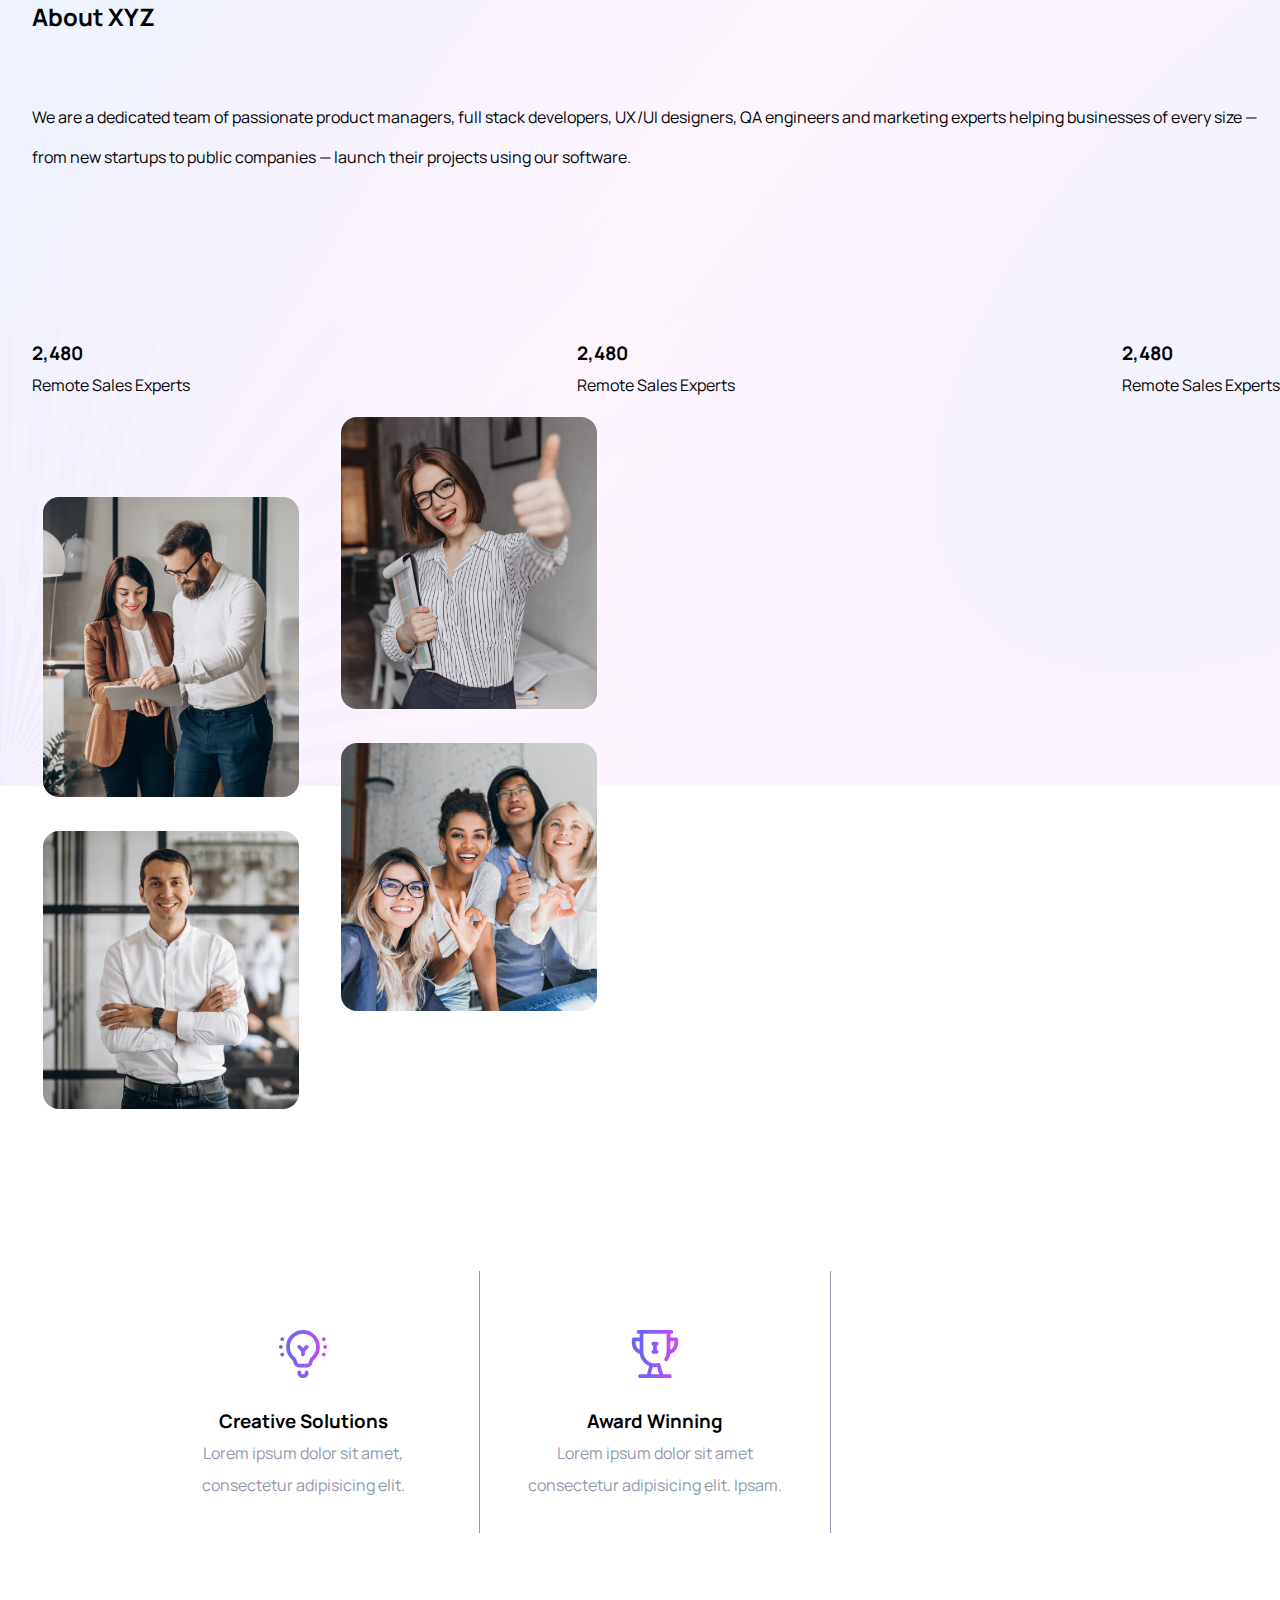
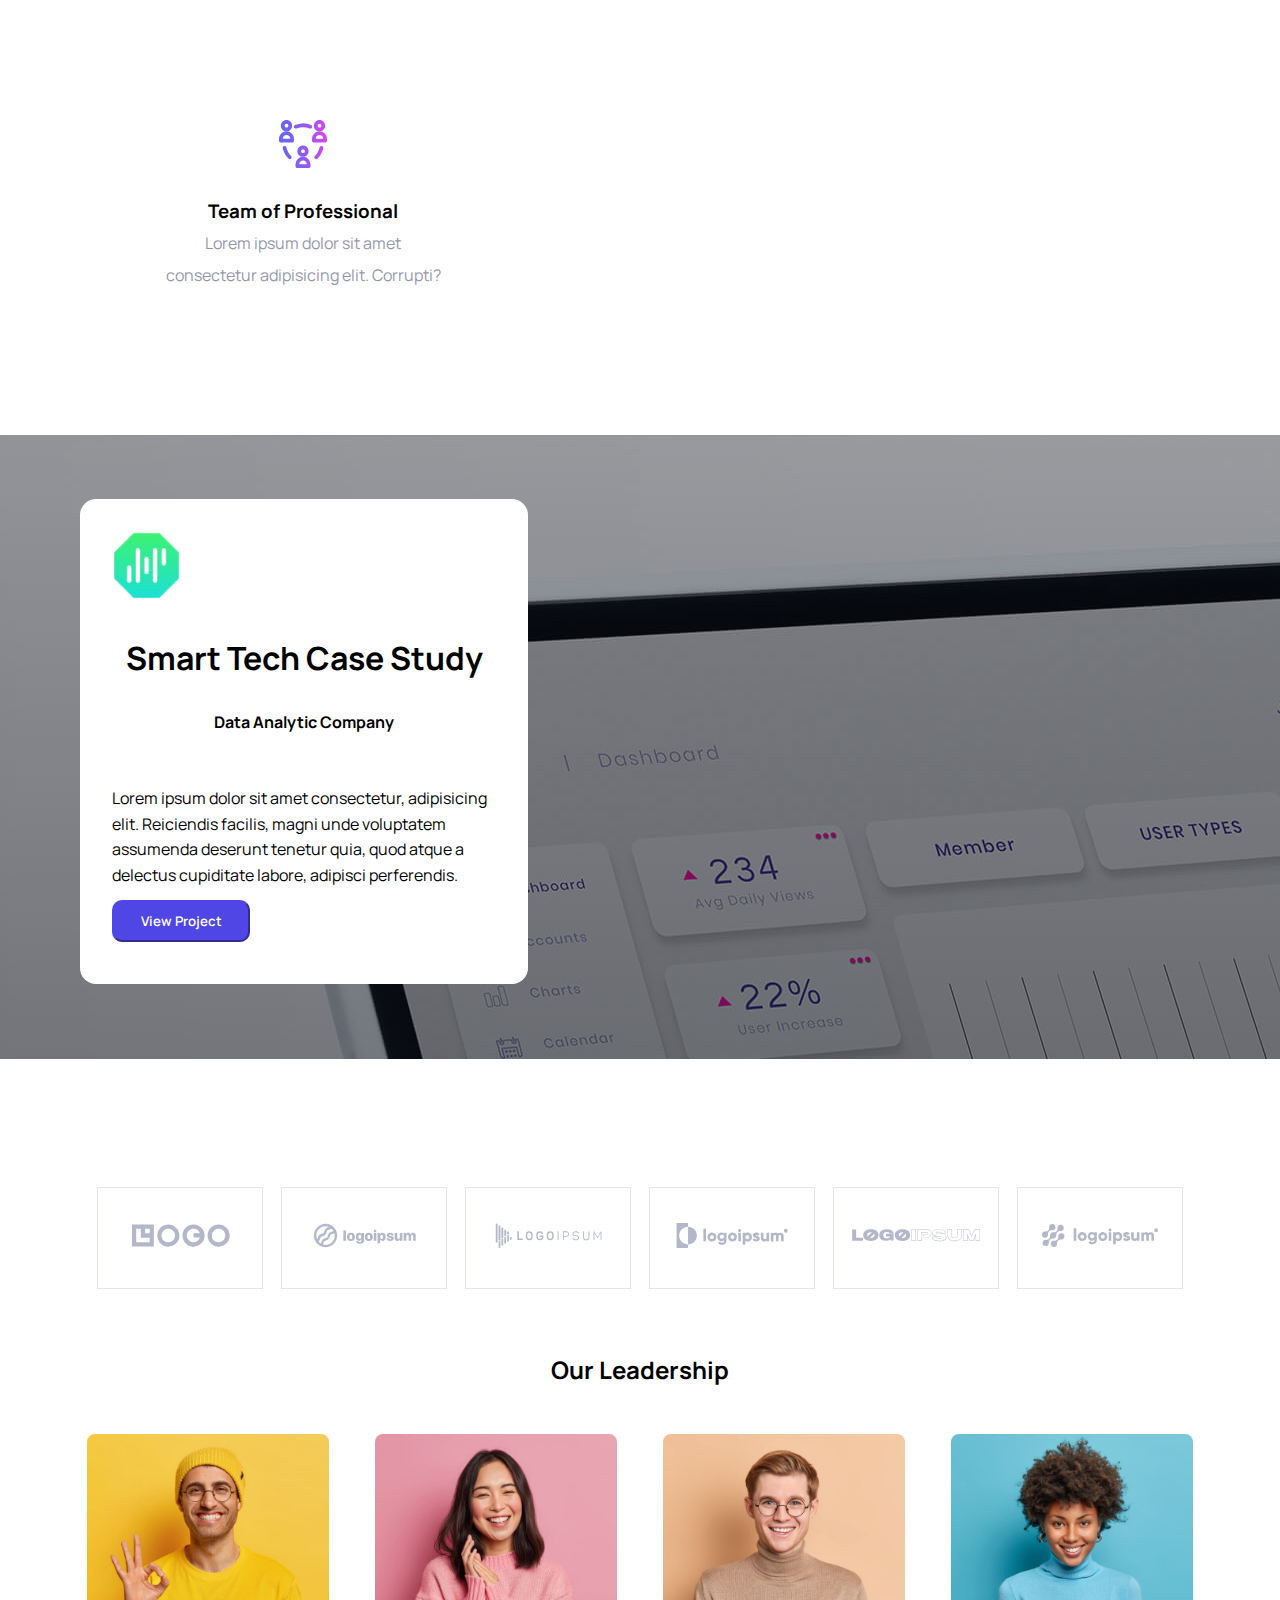
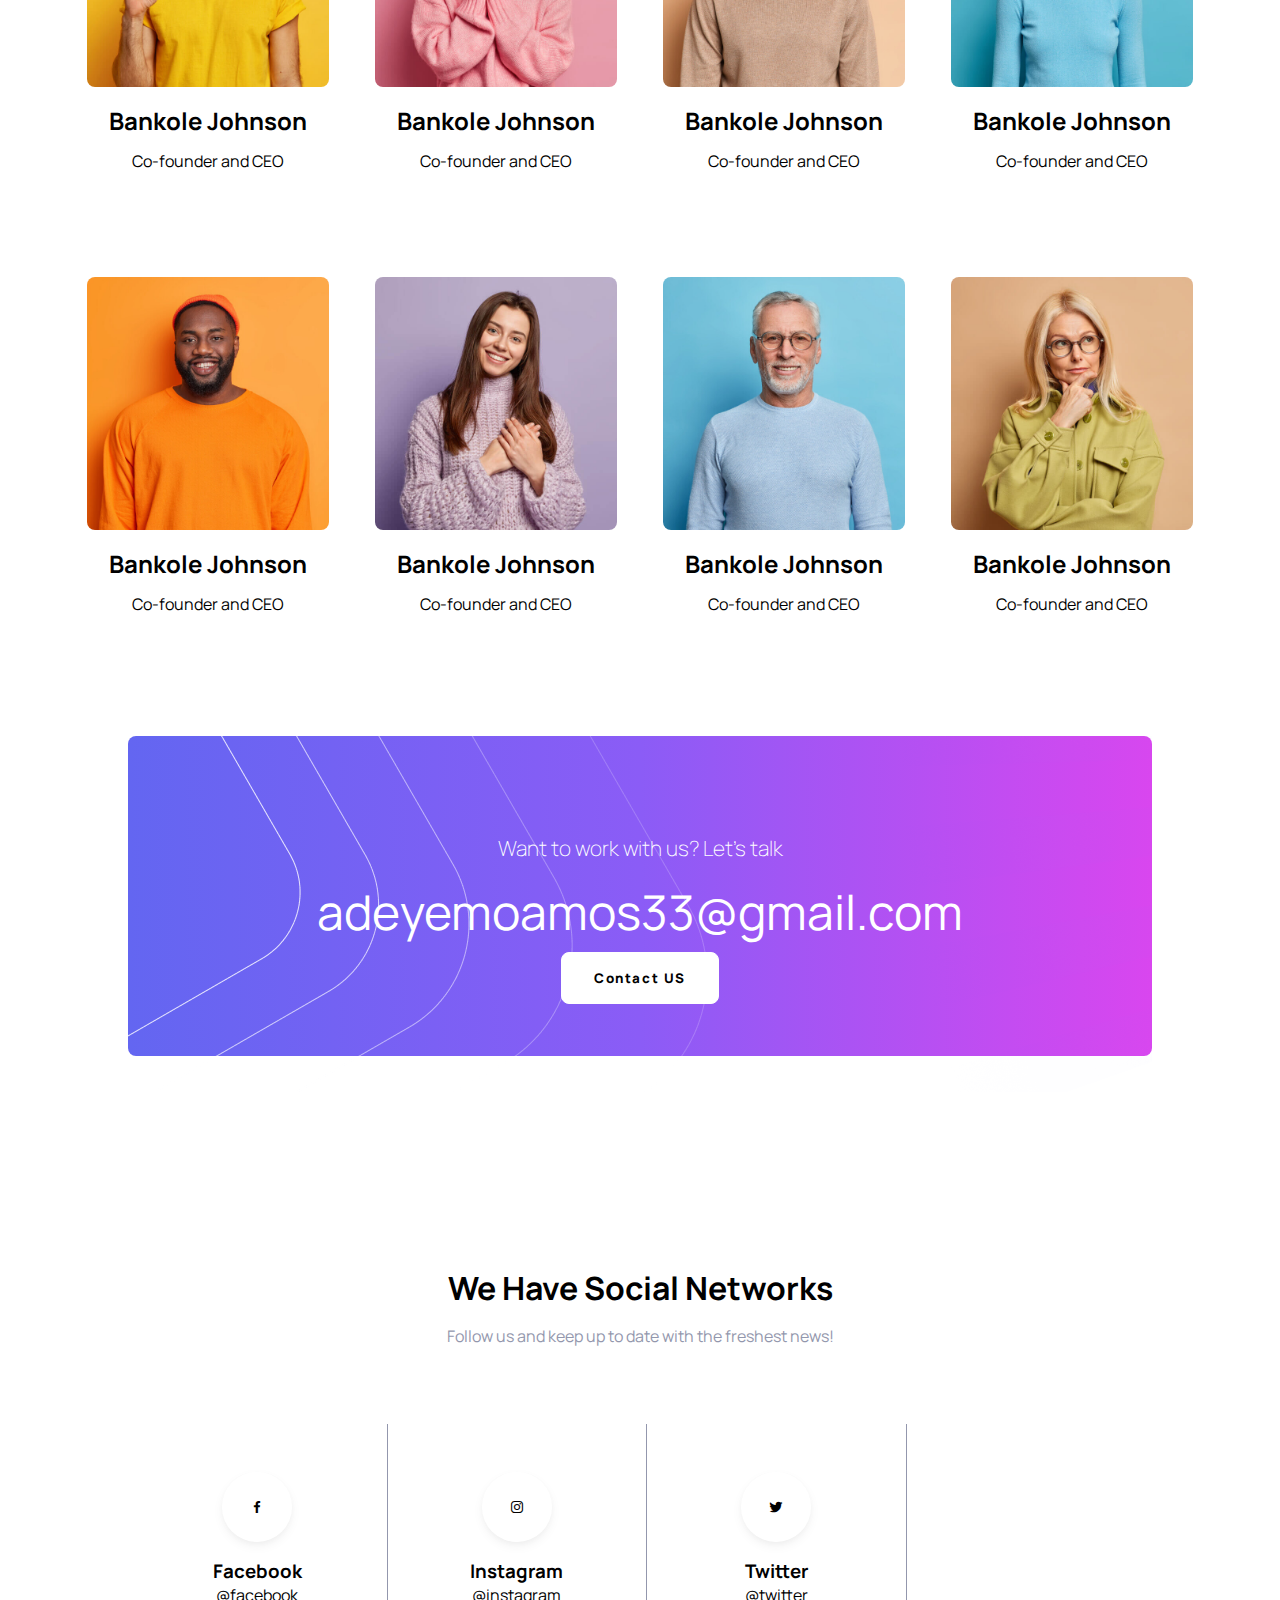
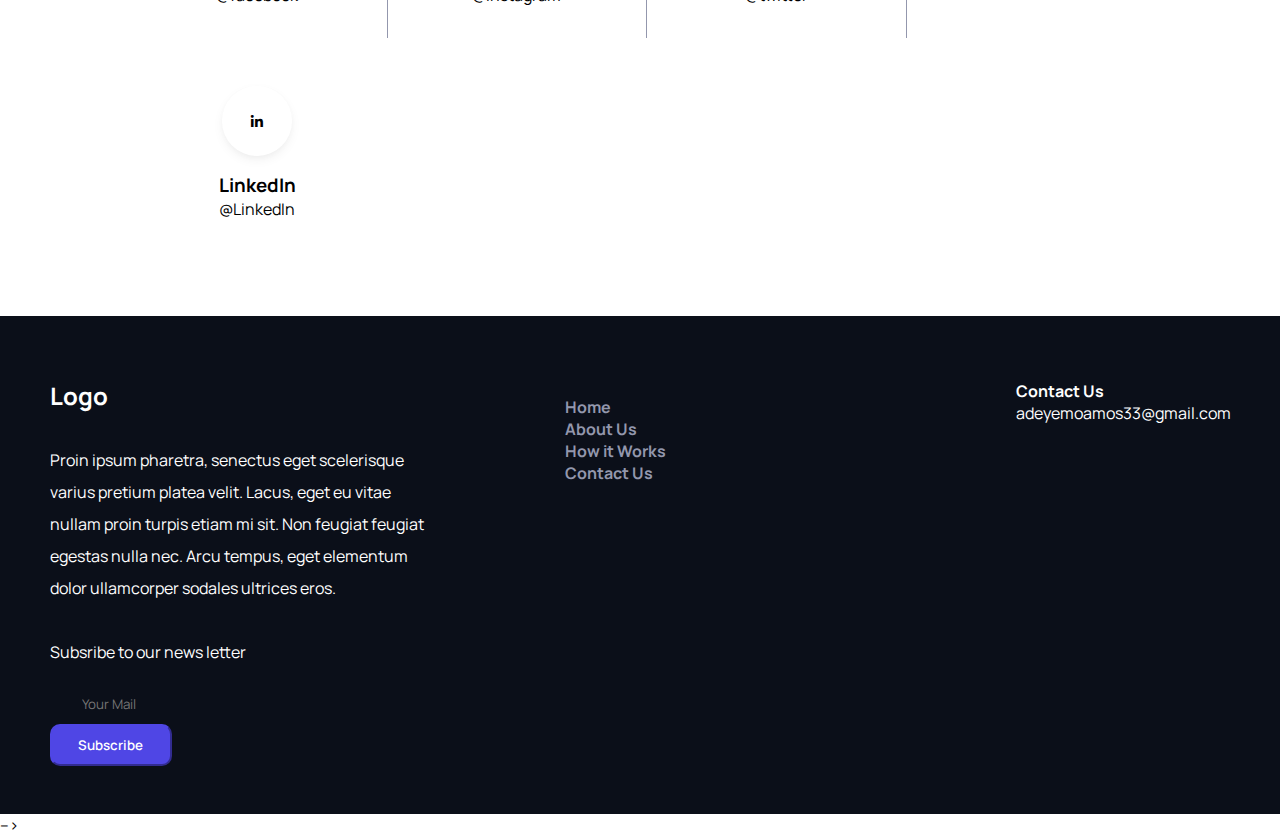
==== commit 9099e97b: "about us done" ====
--- a/about.html
+++ b/about.html
@@ -12,7 +12,7 @@
 <link href="https://fonts.googleapis.com/css2?family=Manrope:wght@300&display=swap" rel="stylesheet">
 </head>
 <body>
-    <header>
+    <!-- <header>
         <div class="header_section">
             <div class="header_section_logo">
                 <img src="images/Azapay Full Logo 01.png" alt="">
@@ -36,7 +36,7 @@
                 <button> Get Started </button>
             </div>
         </div>
-    </header>
+    </header> -->
     <section>
         <div class="about_section_one">
             <div class="about_section_one_text">
@@ -342,7 +342,7 @@
             </div>
 
         </div>
-    </footer>
+    </footer> -->
     
 </body>
 </html>--- a/scss/styles.css
+++ b/scss/styles.css
@@ -183,7 +183,8 @@
   left: 0;
   height: 39rem !important;
   display: block;
-  margin-top: -7rem;
+  margin-top: -5rem;
+  margin-bottom: 3rem;
 }
 .section_four_bg_layout {
   opacity: 0.7;
@@ -367,13 +368,13 @@
 .about_section_one {
   background-image: url(../images/hero-bg.svg);
   background-repeat: no-repeat;
-  background-position: center;
-  display: flex;
+  display: flex;
+  flex-wrap: wrap;
   justify-content: space-between;
 }
 .about_section_one_text {
-  width: 35%;
-  padding: 6rem;
+  width: 100%;
+  padding: 0rem 0rem 0rem 2rem;
 }
 .about_section_one_text > p {
   padding: 4rem 0 10rem;
@@ -569,8 +570,8 @@
     margin-top: 0;
   }
   .section_five_content .about {
-    width: 28% !important;
-    margin-bottom: 8rem;
+    width: 100% !important;
+    margin-bottom: 0rem;
     line-height: 2rem;
   }
   .section_five_content .about p {
@@ -582,6 +583,9 @@
   .section_five_content_one, .section_five_content_two, .section_five_content_three, .section_five_content_four {
     width: 100%;
     border-right: none;
+  }
+  .section_five_content_one i, .section_five_content_two i, .section_five_content_three i, .section_five_content_four i {
+    font-size: 2rem;
   }
   .section_six {
     margin-top: -2rem;
@@ -640,4 +644,44 @@
   .section_eight_contacts {
     margin-top: 3rem;
   }
+  .about_section_one_text {
+    width: 100%;
+    padding: 0rem 2rem 0rem 2rem;
+  }
+  .about_section_one_text_one {
+    margin-top: -8rem;
+  }
+  .about_section_one_text_one > :first-child, .about_section_one_text_one > :nth-child(2), .about_section_one_text_one > :nth-child(3) {
+    line-height: 1.5rem;
+    width: 20%;
+  }
+  .about_section_one_img {
+    width: 100%;
+  }
+  .about_section_one_img > :first-child {
+    padding: 1rem 1rem;
+    top: 1rem;
+  }
+  .about_section_one_img > :last-child {
+    padding: 1rem 1rem;
+    top: 1rem;
+  }
+  .about_section_leadership {
+    padding: 4rem 2rem;
+  }
+  .about_section_leadership_wrapper_one, .about_section_leadership_wrapper_two, .about_section_leadership_wrapper_three, .about_section_leadership_wrapper_four, .about_section_leadership_wrapper_five, .about_section_leadership_wrapper_six, .about_section_leadership_wrapper_seven, .about_section_leadership_wrapper_eight {
+    width: 100%;
+    margin: 1rem 0;
+  }
+  .about_section_contact {
+    width: 90%;
+    margin: 0 auto;
+  }
+  .about_section_contact_content {
+    padding: 5.5rem 2rem;
+  }
+  .about_section_contact_content > :first-child p {
+    line-height: 3rem;
+    font-size: 1rem;
+  }
 }/*# sourceMappingURL=styles.css.map */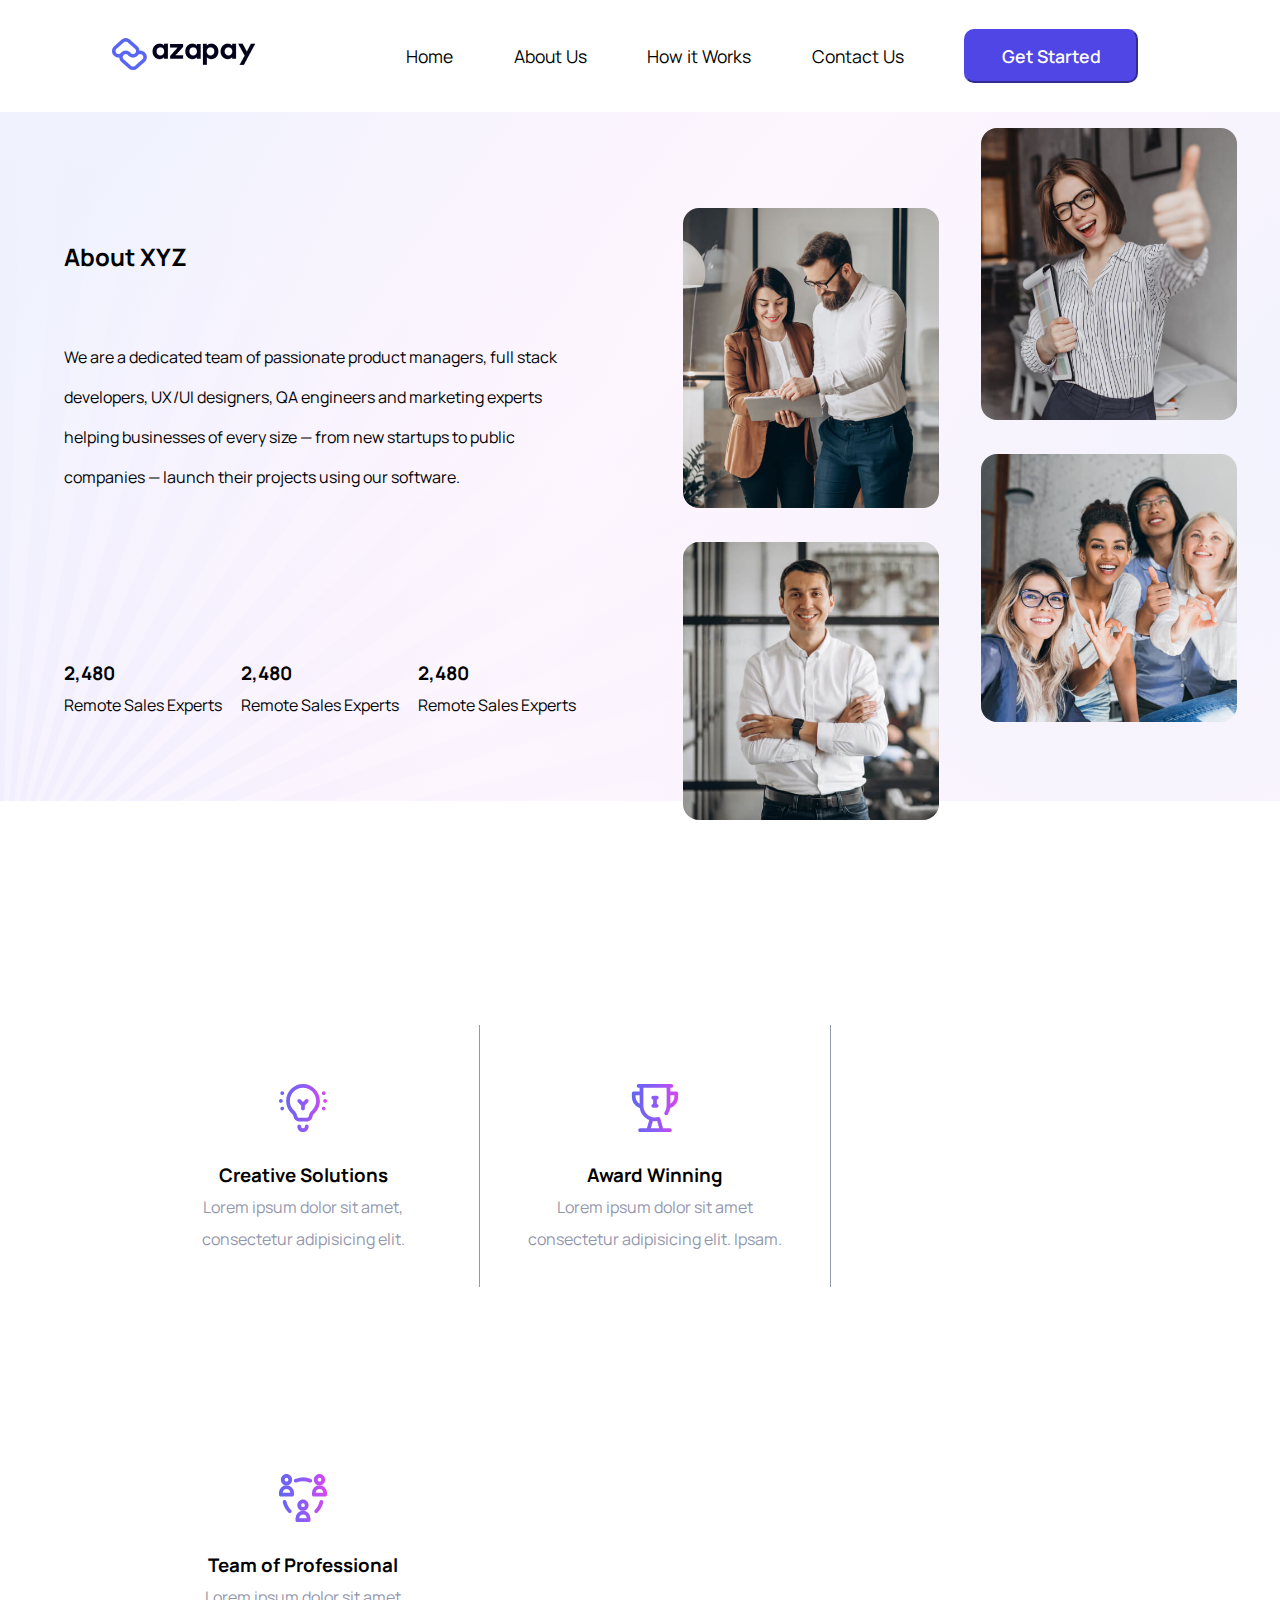
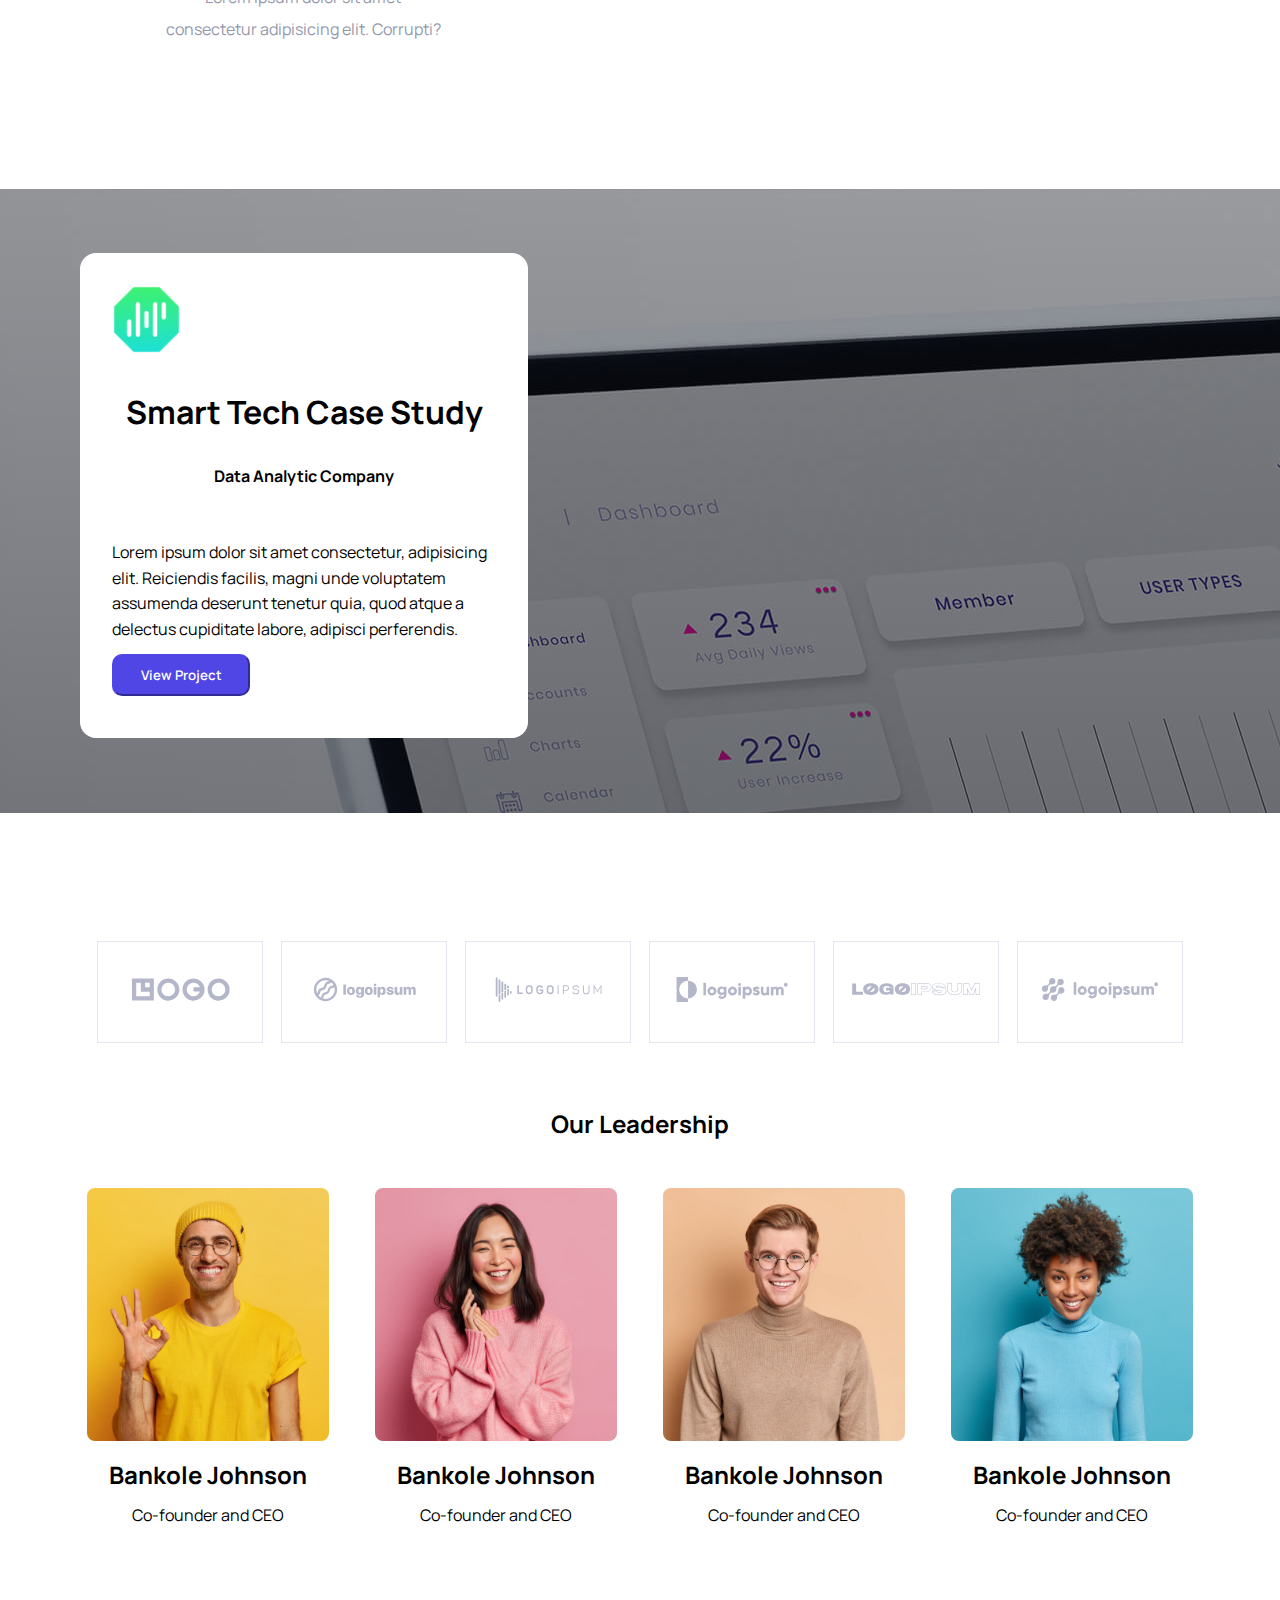
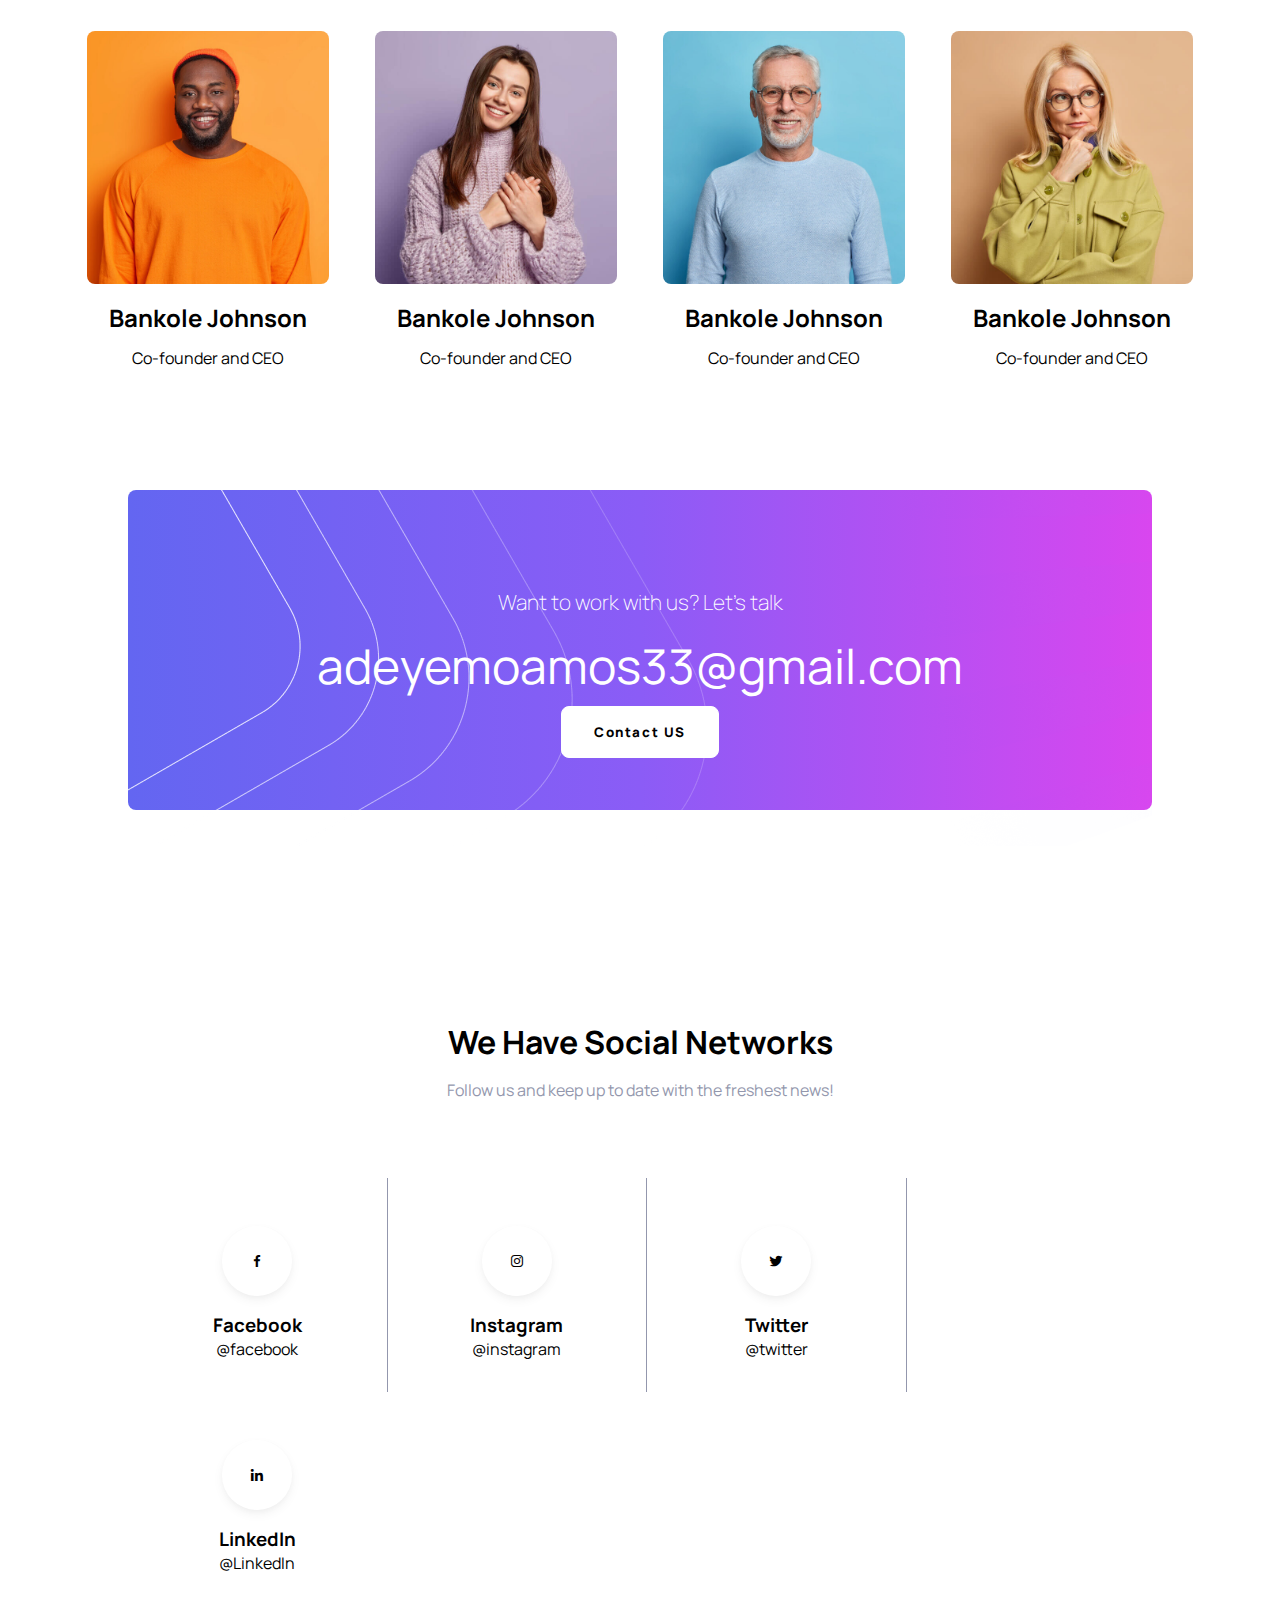
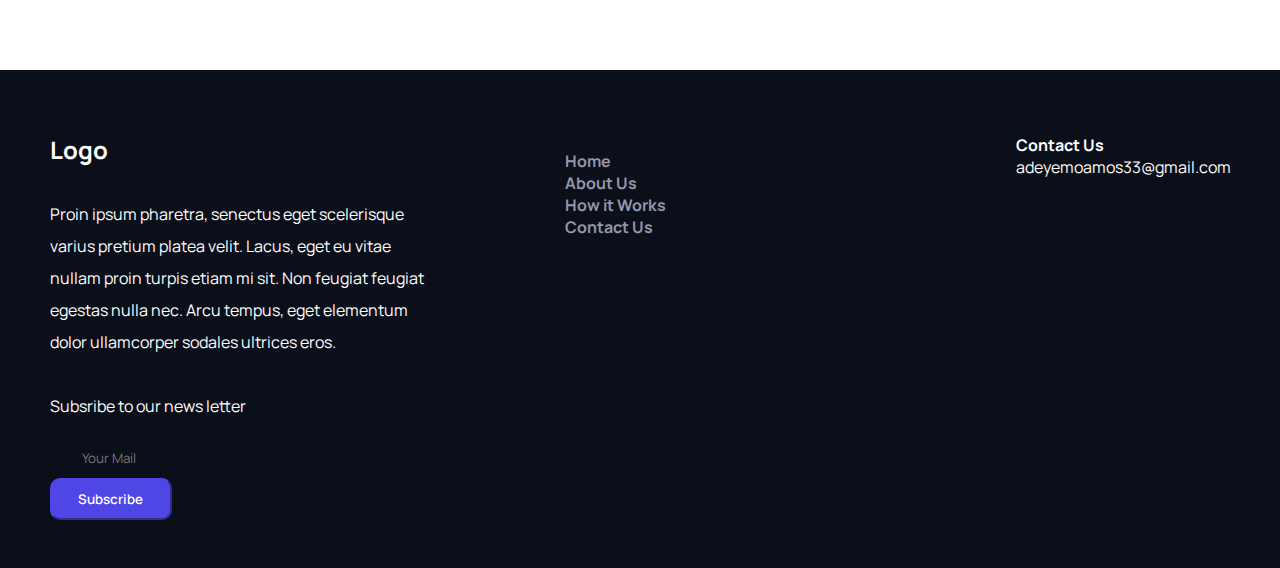
==== commit db420467: "third-commit" ====
--- a/about.html
+++ b/about.html
@@ -12,12 +12,18 @@
 <link href="https://fonts.googleapis.com/css2?family=Manrope:wght@300&display=swap" rel="stylesheet">
 </head>
 <body>
-    <!-- <header>
+    <header>
         <div class="header_section">
+            <div class="header_section_bars" id="bars">
+               
+                <span class="header_section_bars_one bar"></span>
+                <span class="header_section_bars_two bar"></span>
+                <span class="header_section_bars_two bar"></span>
+            </div>
             <div class="header_section_logo">
                 <img src="images/Azapay Full Logo 01.png" alt="">
             </div>
-            <div class="header_section_navs">
+            <div class="header_section_navs" id="navLinks">
                 <ul>
                     <li>
                         <a href="index.html">Home</a>
@@ -29,14 +35,17 @@
                     </li>
                     <li>How it Works</li>
                     <li>Contact Us</li>
+                    <li class="header_section_btn">
+                        <button> Get Started</button>
+                    </li>
                 </ul>
 
             </div>
-            <div class="header_section_btn">
+            <!-- <div class="header_section_btn">
                 <button> Get Started </button>
-            </div>
-        </div>
-    </header> -->
+            </div> -->
+        </div>
+    </header>
     <section>
         <div class="about_section_one">
             <div class="about_section_one_text">
@@ -342,7 +351,9 @@
             </div>
 
         </div>
-    </footer> -->
-    
+    </footer>
+    
+
+    <script src="js/script.js"></script>
 </body>
 </html>--- a/scss/styles.css
+++ b/scss/styles.css
@@ -8,28 +8,89 @@
   color: inherit;
 }
 
+.bg {
+  background: #ffffff !important;
+}
+
+.cl {
+  color: white !important;
+}
+
+.active {
+  width: 2rem !important;
+  height: 2rem !important;
+  transition: ease-in-out 10s;
+}
+.active :first-child {
+  transform: rotate(45deg) !important;
+  margin-top: 0.9rem !important;
+}
+.active :nth-child(2) {
+  display: none !important;
+}
+.active :last-child {
+  transform: rotate(-45deg) !important;
+  margin-top: -0.2rem !important;
+}
+
+.show {
+  display: flex !important;
+  justify-content: center;
+  align-items: center;
+  flex-wrap: wrap;
+  text-align: center;
+  font-weight: 600;
+  font-size: 1.5rem;
+  line-height: 3rem;
+}
+.show ul {
+  width: 100%;
+  font-size: 1.4rem;
+  line-height: 3rem;
+  padding: 8rem 0 1rem;
+}
+
 .header_section {
   display: flex;
   flex-wrap: wrap;
-  justify-content: space-around;
+  justify-content: space-between;
   align-items: center;
   background-color: #ffffff;
+  padding: 0 7rem;
   height: 7rem;
   font-size: 1.1rem;
+}
+.header_section_bars {
+  display: none;
+  width: -moz-fit-content;
+  width: fit-content;
+  z-index: 5;
+  right: 1rem;
+  top: 2.3rem;
+  position: absolute;
+}
+.header_section_bars_one, .header_section_bars_two, .header_section_bars_three {
+  width: 2rem;
+  display: block;
+  height: 0.15rem;
+  margin-top: 0.3rem;
+  background: #0B081D;
 }
 .header_section_logo {
   width: -moz-fit-content;
   width: fit-content;
 }
+.header_section_navs {
+  display: flex;
+  align-items: center;
+  width: 75%;
+}
 .header_section_navs ul {
   display: flex;
-  justify-content: space-between;
-  list-style-type: none;
-}
-.header_section_navs ul li {
-  padding: 0px 3rem;
-  list-style-type: none;
-  font-weight: 600;
+  justify-content: space-around;
+  align-items: center;
+  list-style: none;
+  width: 100%;
 }
 .header_section_btn button {
   background-color: #4F46E5;
@@ -373,8 +434,8 @@
   justify-content: space-between;
 }
 .about_section_one_text {
-  width: 100%;
-  padding: 0rem 0rem 0rem 2rem;
+  width: 40%;
+  padding: 8rem 4rem 5rem 4rem;
 }
 .about_section_one_text > p {
   padding: 4rem 0 10rem;
@@ -469,6 +530,28 @@
 }
 
 @media only screen and (max-width: 767px) {
+  .header_section {
+    padding: 0 1rem;
+  }
+  .header_section_bars {
+    display: block;
+  }
+  .header_section_navs {
+    display: none;
+    z-index: 4;
+    position: absolute;
+    top: 0;
+    left: 0;
+    width: 100%;
+    height: 100vh;
+    background: rgba(0, 0, 0, 0.95);
+  }
+  .header_section_navs :nth-child(2) {
+    color: #ffffff;
+  }
+  .header_section_navs ul {
+    display: block;
+  }
   .section_one, .section_four {
     background-position: top center;
     background-size: cover;
@@ -646,7 +729,7 @@
   }
   .about_section_one_text {
     width: 100%;
-    padding: 0rem 2rem 0rem 2rem;
+    padding: 3rem 2rem 2rem 2rem;
   }
   .about_section_one_text_one {
     margin-top: -8rem;
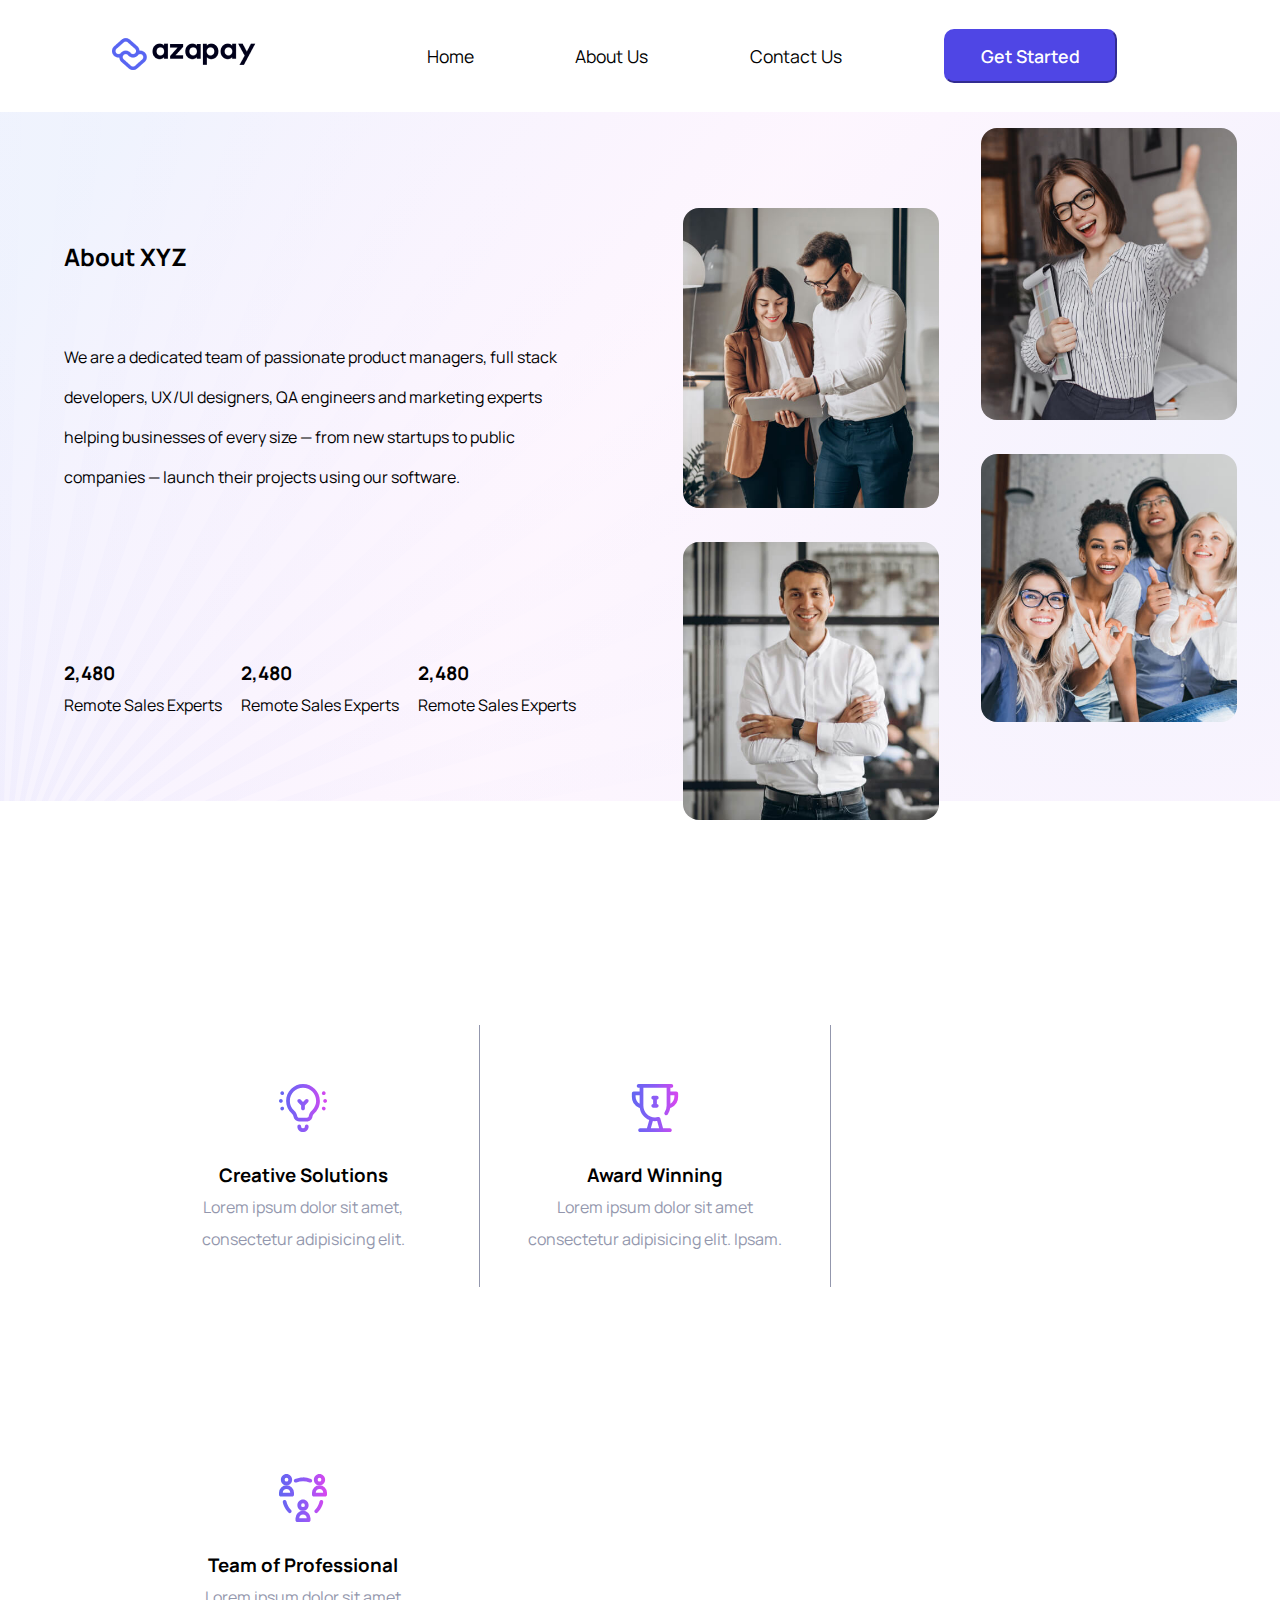
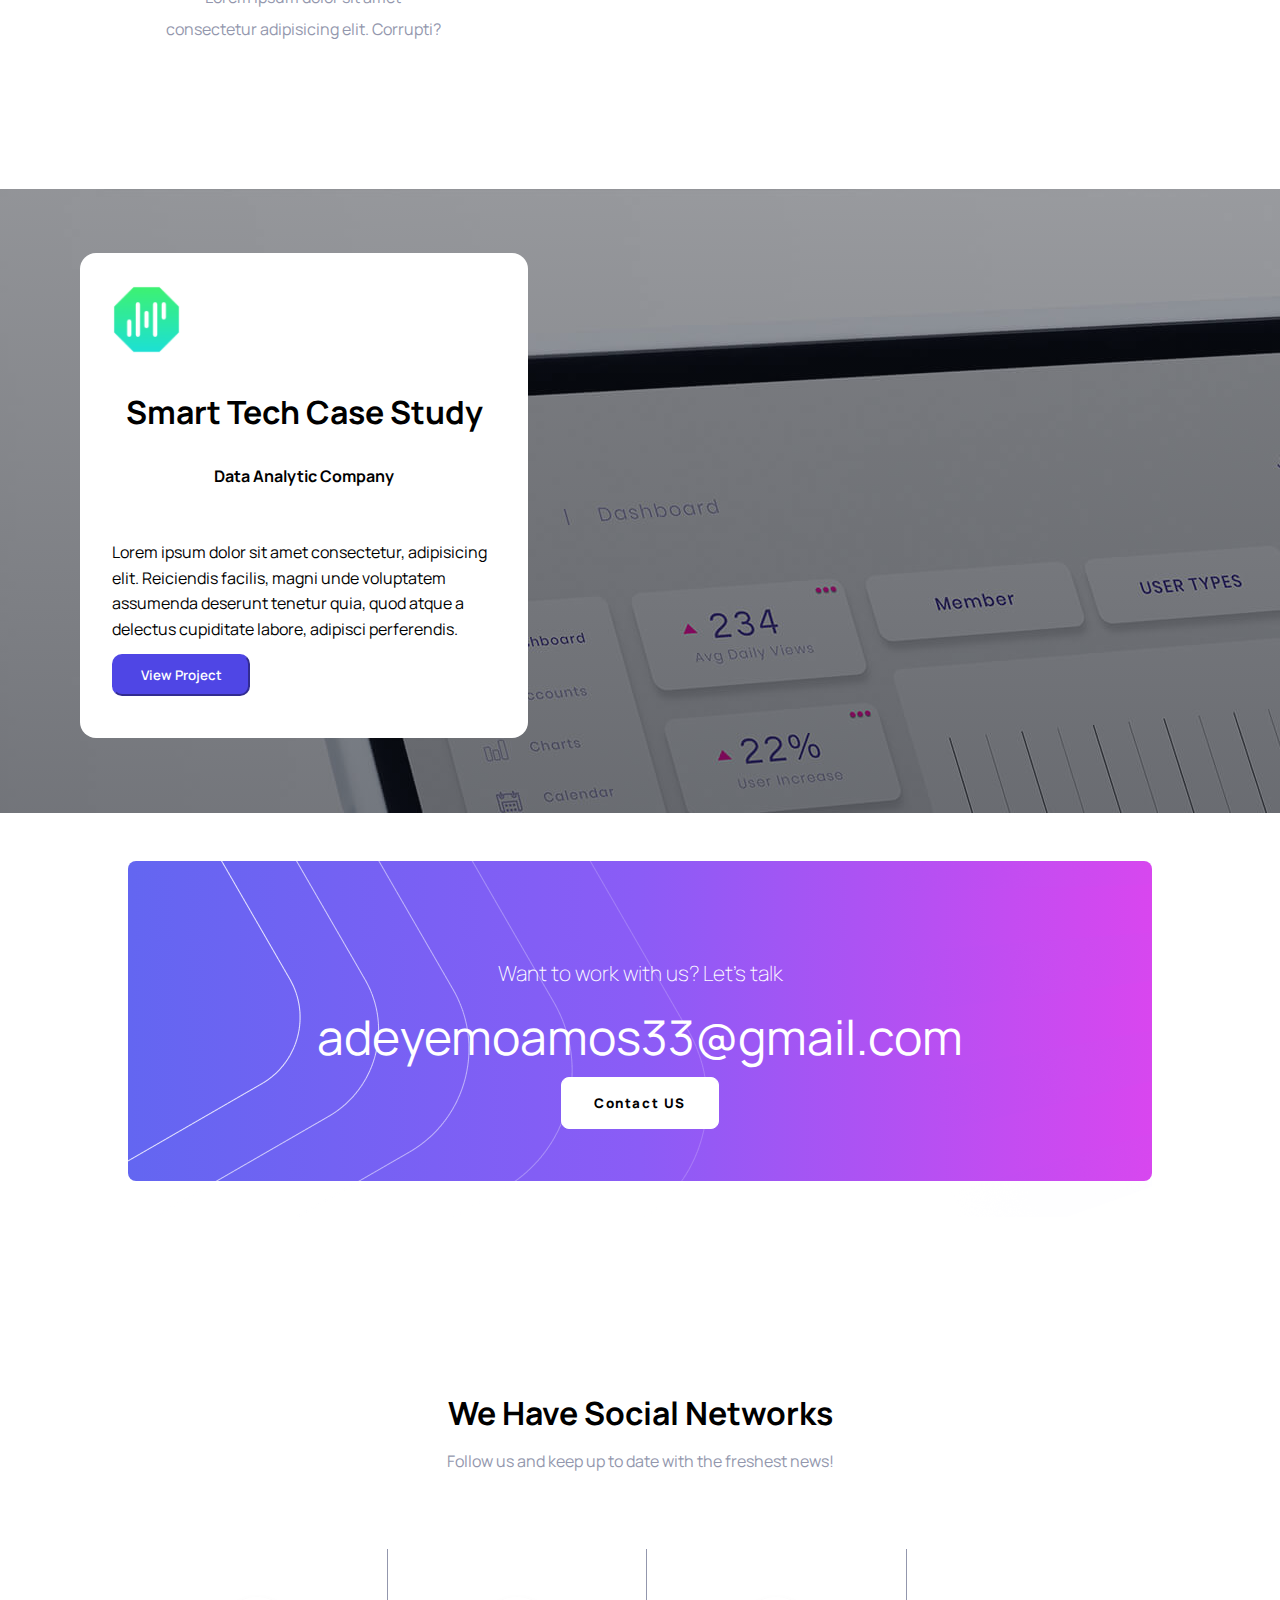
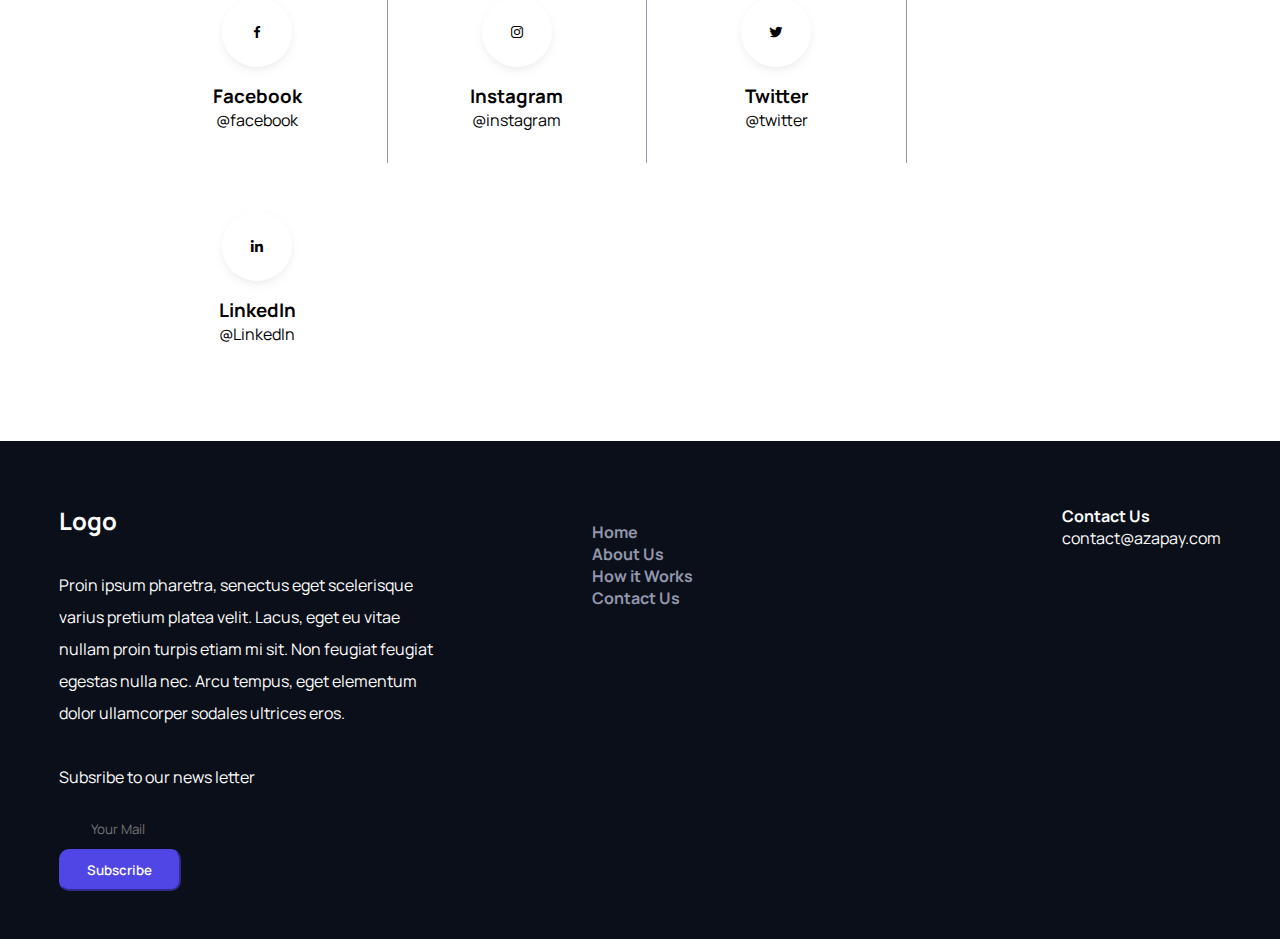
==== commit 381003ba: "contact page done" ====
--- a/about.html
+++ b/about.html
@@ -33,10 +33,16 @@
                         <a href="about.html">About Us</a>
                         
                     </li>
-                    <li>How it Works</li>
-                    <li>Contact Us</li>
+                  
+                    <li>
+                        <a href="contact.html">
+                            Contact Us
+                        </a>
+                      
+                    </li>
                     <li class="header_section_btn">
-                        <button> Get Started</button>
+                        <a href="sign_in.html"> <button> Get Started</button></a>
+                       
                     </li>
                 </ul>
 
@@ -133,7 +139,7 @@
 
         </div>
     </section>
-    <section>
+    <!-- <section>
         <div class="section_six">
             <div class="sponsor_logo"> 
                 <img src="images/a (1).svg" alt="">
@@ -257,7 +263,7 @@
            
         </div>
 
-    </section>
+    </section> -->
 
         
     <section>
@@ -346,7 +352,7 @@
             </div>
             <div class="section_eight_contacts">
                 <h4>Contact Us</h4>
-                <p>adeyemoamos33@gmail.com</p>
+                <p>contact@azapay.com</p>
 
             </div>
 
--- a/scss/styles.css
+++ b/scss/styles.css
@@ -529,6 +529,63 @@
   border: 1px solid #fff !important;
 }
 
+.contact {
+  align-items: center;
+  padding: 8rem;
+}
+.contact_text {
+  width: 40%;
+  line-height: 7rem;
+}
+.contact_text h2 {
+  font-size: 6rem;
+  background: linear-gradient(to right, #6366f1, #8B5CF6, #D946EF);
+  -webkit-background-clip: text;
+  -webkit-text-fill-color: rgba(0, 0, 0, 0);
+}
+.contact_text p {
+  margin-top: 3rem;
+  text-decoration: underline;
+  font-weight: 700;
+}
+.contact_form {
+  width: 50%;
+  line-height: 3rem;
+}
+.contact_form > :first-child {
+  width: 100%;
+  display: flex;
+  justify-content: space-between;
+}
+.contact_form > :first-child div {
+  width: inherit;
+}
+.contact_form > :first-child div input {
+  height: 3rem;
+  outline: none;
+  width: 95%;
+  border-radius: 0.5rem;
+  margin-bottom: 3rem;
+  border: 1px solid #d4d7e5;
+}
+.contact_form > :last-child textarea {
+  width: 100%;
+  height: 6rem;
+  border-radius: 0.5rem;
+  border: 1px solid #d4d7e5;
+  margin-bottom: 3rem;
+}
+.contact_form > :last-child button {
+  background-color: #4F46E5;
+  color: #ffffff;
+  border-color: #4F46E5;
+  border-radius: 10px 10px 10px 10px;
+  padding: 0.75em 2em 0.75em 2em;
+  font-weight: 600;
+  padding: 1rem 4rem !important;
+  margin-top: 0.5rem;
+}
+
 @media only screen and (max-width: 767px) {
   .header_section {
     padding: 0 1rem;
@@ -767,4 +824,34 @@
     line-height: 3rem;
     font-size: 1rem;
   }
+  .contact {
+    padding: 0rem;
+  }
+  .contact_text {
+    width: 100%;
+    text-align: center;
+    line-height: 5rem;
+  }
+  .contact_text h2 {
+    font-size: 3.5rem;
+    -webkit-text-fill-color: rgba(0, 0, 0, 0);
+  }
+  .contact_text p {
+    margin-top: 0rem;
+    text-decoration: underline;
+    font-weight: 700;
+  }
+  .contact_form {
+    width: 90%;
+    margin: 0 auto;
+  }
+  .contact_form > :first-child {
+    flex-wrap: wrap;
+  }
+  .contact_form > :last-child textarea {
+    margin-bottom: 0rem;
+  }
+  .contact_form > :last-child button {
+    margin-bottom: 1rem;
+  }
 }/*# sourceMappingURL=styles.css.map */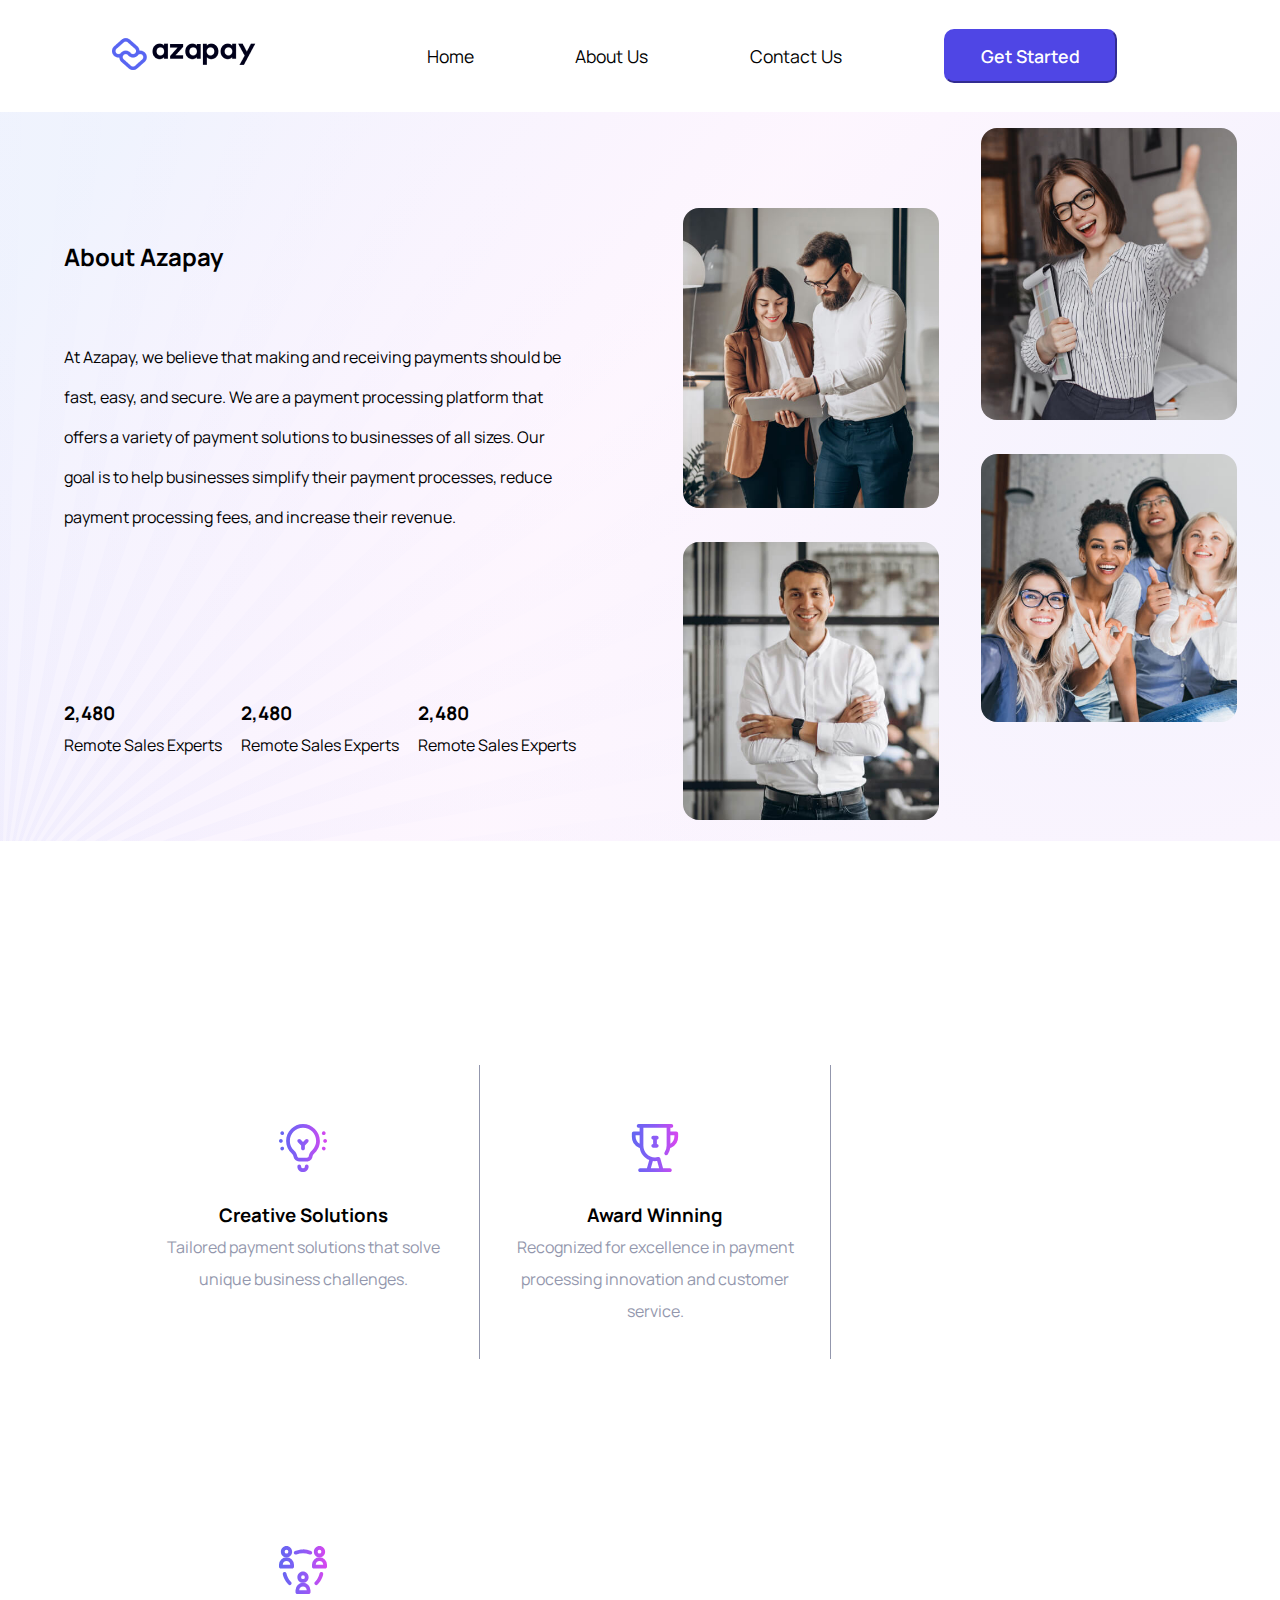
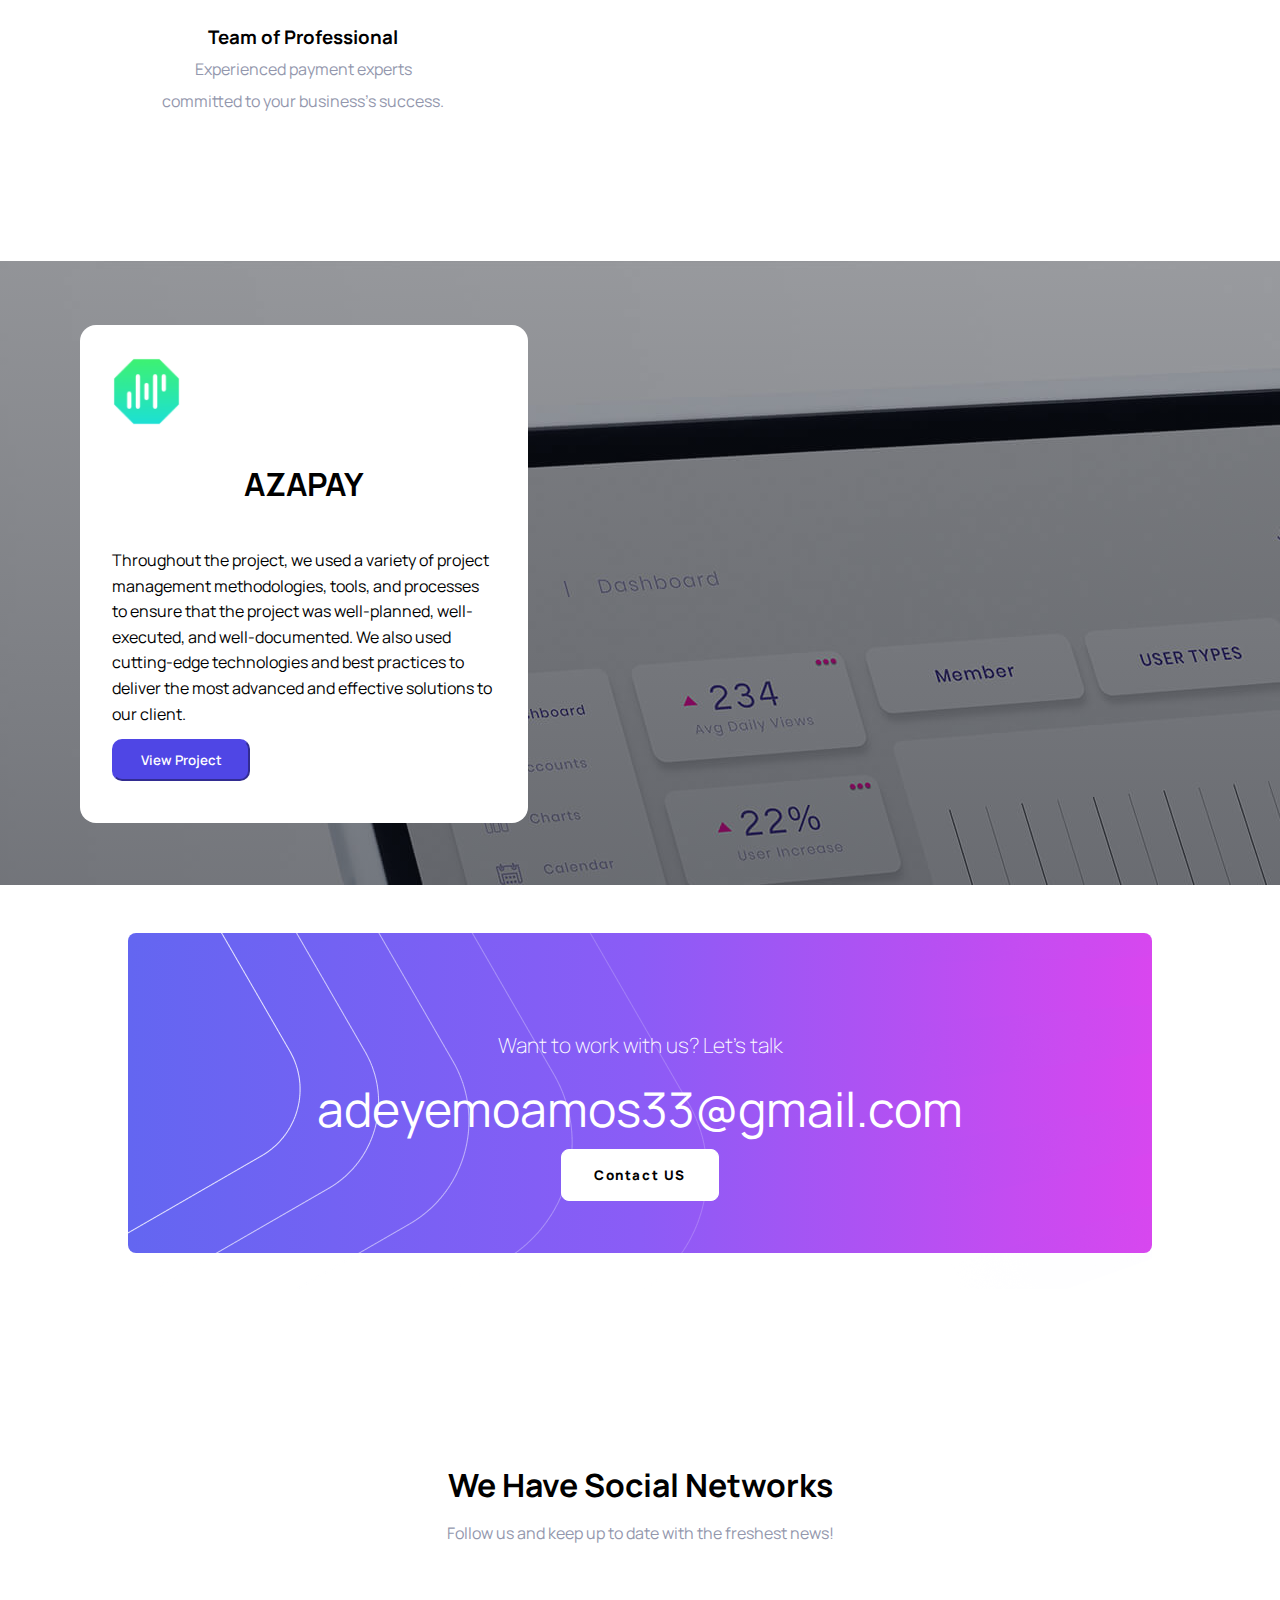
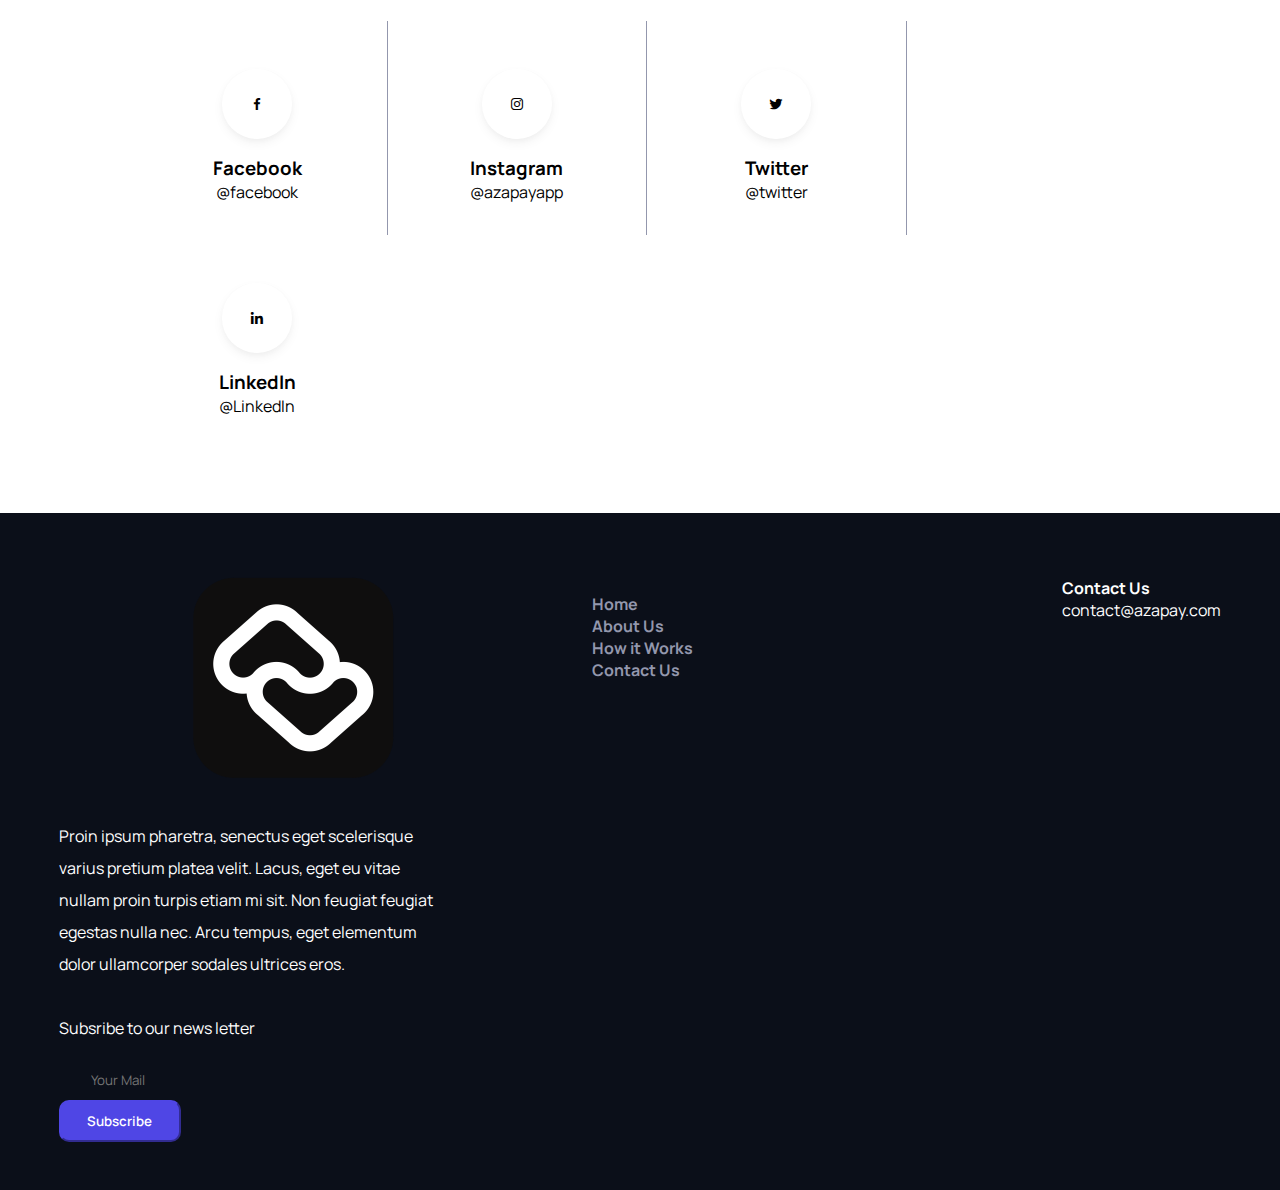
==== commit 021cdd0a: "80% done" ====
--- a/about.html
+++ b/about.html
@@ -55,8 +55,8 @@
     <section>
         <div class="about_section_one">
             <div class="about_section_one_text">
-                <h2>About XYZ</h2>
-                <p>We are a dedicated team of passionate product managers, full stack developers, UX/UI designers, QA engineers and marketing experts helping businesses of every size — from new startups to public companies — launch their projects using our software.</p>
+                <h2>About Azapay</h2>
+                <p>At Azapay, we believe that making and receiving payments should be fast, easy, and secure. We are a payment processing platform that offers a variety of payment solutions to businesses of all sizes. Our goal is to help businesses simplify their payment processes, reduce payment processing fees, and increase their revenue.</p>
                 <div class="about_section_one_text_one">
                     <div>
                             <h3>2,480</h3>
@@ -99,7 +99,7 @@
                     </div>
                    
                     <h3>Creative Solutions</h3>
-                    <p>Lorem ipsum dolor sit amet, consectetur adipisicing elit.</p>
+                    <p>Tailored payment solutions that solve unique business challenges.</p>
 
                 </div>
                 <div class="section_five_content_three about">
@@ -108,7 +108,7 @@
                     </div>
                     
                     <h3>Award Winning</h3>
-                    <p>Lorem ipsum dolor sit amet consectetur adipisicing elit. Ipsam.</p>
+                    <p>Recognized for excellence in payment processing innovation and customer service.</p>
 
                 </div>
                 <div class="section_five_content_four about">
@@ -117,7 +117,7 @@
                     </div>
                     
                     <h3>Team of Professional</h3>
-                    <p>Lorem ipsum dolor sit amet consectetur adipisicing elit. Corrupti?</p>
+                    <p>Experienced payment experts committed to your business's success.</p>
 
                 </div>
             </div>
@@ -130,140 +130,16 @@
             <div class="section_four_bg_layout"></div>
             <div class="section_four_text">
                 <img src="images/case-study-logo02.png" alt="">
-                <h3>Smart Tech Case Study</h3>
-                <h4>Data Analytic Company</h4>
-
-                <p>Lorem ipsum dolor sit amet consectetur, adipisicing elit. Reiciendis facilis, magni unde voluptatem assumenda deserunt tenetur quia, quod atque a delectus cupiditate labore, adipisci perferendis.</p>
+                <h3>AZAPAY</h3>
+               
+
+                <p>Throughout the project, we used a variety of project management methodologies, tools, and processes to ensure that the project was well-planned, well-executed, and well-documented. We also used cutting-edge technologies and best practices to deliver the most advanced and effective solutions to our client.</p>
                 <button>View Project</button>
             </div>
 
         </div>
     </section>
-    <!-- <section>
-        <div class="section_six">
-            <div class="sponsor_logo"> 
-                <img src="images/a (1).svg" alt="">
-            </div>
-            <div class="sponsor_logo">
-                <img src="images/a (2).svg" alt="">
-            </div>
-            <div class="sponsor_logo">
-                <img src="images/a (3).svg" alt="">
-            </div>
-            <div class="sponsor_logo">
-                <img src="images/a (4).svg" alt="">
-
-            </div>
-            <div class="sponsor_logo">
-                <img src="images/a (5).svg" alt="">
-            </div>
-            <div class="sponsor_logo">
-                <img src="images/a (6).svg" alt="">
-            </div>
-            
-        </div>
-    </section>
-    <section>
-        <div class="about_section_leadership">
-            <div>
-                <h2>Our Leadership</h2>
-            </div>
-            <div class="about_section_leadership_wrapper">
-
-                <div class="about_section_leadership_wrapper_one">
-                    <div>
-                        <img src="images/05.jpg" alt="">
-    
-                    </div>
-                    <div>
-                        <h2>Bankole Johnson</h2>
-                        <p>Co-founder and CEO</p>
-    
-                    </div>
-                </div>
-                <div class="about_section_leadership_wrapper_two">
-                    <div>
-                        <img src="images/06.jpg" alt="">
-    
-                    </div>
-                    <div>
-                        <h2>Bankole Johnson</h2>
-                        <p>Co-founder and CEO</p>
-    
-                    </div>
-                </div>
-                <div class="about_section_leadership_wrapper_three">
-                    <div>
-                        <img src="images/07.jpg" alt="">
-    
-                    </div>
-                    <div>
-                        <h2>Bankole Johnson</h2>
-                        <p>Co-founder and CEO</p>
-    
-                    </div>
-                </div>
-                <div class="about_section_leadership_wrapper_four">
-                    <div>
-                        <img src="images/08.jpg" alt="">
-    
-                    </div>
-                    <div>
-                        <h2>Bankole Johnson</h2>
-                        <p>Co-founder and CEO</p>
-    
-                    </div>
-                </div>
-                <div class="about_section_leadership_wrapper_five">
-                    <div>
-                        <img src="images/10.jpg" alt="">
-    
-                    </div>
-                    <div>
-                        <h2>Bankole Johnson</h2>
-                        <p>Co-founder and CEO</p>
-    
-                    </div>
-                </div>
-                <div class="about_section_leadership_wrapper_six">
-                    <div>
-                        <img src="images/9.jpg" alt="">
-    
-                    </div>
-                    <div>
-                        <h2>Bankole Johnson</h2>
-                        <p>Co-founder and CEO</p>
-    
-                    </div>
-                </div>
-                <div class="about_section_leadership_wrapper_seven">
-                    <div>
-                        <img src="images/11.jpg" alt="">
-    
-                    </div>
-                    <div>
-                        <h2>Bankole Johnson</h2>
-                        <p>Co-founder and CEO</p>
-    
-                    </div>
-                </div>
-                <div class="about_section_leadership_wrapper_eight">
-                    <div>
-                        <img src="images/12.jpg" alt="">
-    
-                    </div>
-                    <div>
-                        <h2>Bankole Johnson</h2>
-                        <p>Co-founder and CEO</p>
-    
-                    </div>
-                </div>
-
-            </div>
-           
-        </div>
-
-    </section> -->
+  
 
         
     <section>
@@ -302,7 +178,7 @@
                     </div>
                    
                     <h3>Instagram</h3>
-                    <p>@instagram</p>
+                    <p>@azapayapp</p>
 
                 </div>
                 <div class="section_five_content_three">
@@ -332,7 +208,7 @@
         <div class="section_eight">
             <div class="section_eight_intro">
                 <div class="section_eight_intro_logo">
-                    <h2>Logo</h2>
+                    <img src="images/Azapay ICON 02.png" alt="">
                 </div>
                 <p>Proin ipsum pharetra, senectus eget scelerisque varius pretium platea velit. Lacus, eget eu vitae nullam proin turpis etiam mi sit. Non feugiat feugiat egestas nulla nec. Arcu tempus, eget elementum dolor ullamcorper sodales ultrices eros.</p>
                 <div class="section_eight_intro_newsletter">
--- a/scss/styles.css
+++ b/scss/styles.css
@@ -391,6 +391,11 @@
 .section_eight_intro {
   line-height: 2rem;
 }
+.section_eight_intro_logo {
+  text-align: center;
+  width: 30%;
+  margin: 0 auto;
+}
 .section_eight_intro p {
   padding-top: 2rem;
 }
@@ -586,6 +591,115 @@
   margin-top: 0.5rem;
 }
 
+.sign_in {
+  display: flex;
+  justify-content: space-between;
+  height: 90vh;
+}
+.sign_in_details {
+  padding: 3rem 8rem;
+  width: 50%;
+}
+.sign_in_details a {
+  color: #4F46E5;
+}
+.sign_in_details > :first-child {
+  line-height: 3rem;
+}
+.sign_in_details > :last-child {
+  line-height: 2rem;
+}
+.sign_in_details > :last-child input[type=email] {
+  height: 3rem;
+  outline: none;
+  width: 60%;
+  border-radius: 0.5rem;
+  margin-bottom: 3rem;
+  border: 1px solid #d4d7e5;
+}
+.sign_in_details > :last-child input[type=password] {
+  height: 3rem;
+  outline: none;
+  width: 60%;
+  border-radius: 0.5rem;
+  margin-bottom: 3rem;
+  border: 1px solid #d4d7e5;
+}
+.sign_in_details > :last-child button {
+  background-color: #4F46E5;
+  color: #ffffff;
+  border-color: #4F46E5;
+  border-radius: 10px 10px 10px 10px;
+  padding: 0.75em 2em 0.75em 2em;
+  font-weight: 600;
+  display: block;
+  width: 60%;
+  margin-top: 1rem;
+  border: 1px solid transparent;
+  padding: 1rem;
+  font-size: 1.1rem;
+}
+.sign_in_details > :last-child a {
+  text-align: center;
+  width: 60%;
+  color: #4F46E5;
+}
+.sign_in_details > :last-child > :last-child {
+  width: 50%;
+  text-align: center;
+  margin-top: 1rem;
+  border-top: 1px solid #e2e5f1;
+  padding-top: 1rem;
+}
+.sign_in_details > :last-child > :last-child div {
+  display: flex;
+  flex-wrap: wrap;
+  justify-content: space-between;
+}
+.sign_in_details > :last-child > :last-child div button {
+  width: 47%;
+  background-color: #4F46E5;
+  color: #ffffff;
+  border-color: #4F46E5;
+  border-radius: 10px 10px 10px 10px;
+  padding: 0.75em 2em 0.75em 2em;
+  font-weight: 600;
+  background: #eff2fc;
+  color: #33354D;
+  border: 1px solid #eff2fc;
+}
+.sign_in_bg {
+  width: 50%;
+  background-image: url(../images/signin-bg.jpg);
+  position: absolute;
+  height: 100%;
+  right: 0;
+  background-position: center;
+  background-size: cover;
+  background-repeat: no-repeat;
+}
+.sign_in_bg img {
+  width: 100%;
+  -o-object-fit: contain;
+     object-fit: contain;
+}
+
+.terms_condition {
+  background-image: url(../images/hero-bg.svg);
+  padding: 3rem 0;
+}
+.terms_condition_details {
+  width: 70%;
+  margin: 0 auto;
+  line-height: 2rem;
+}
+.terms_condition_details h3 {
+  padding-bottom: 2rem;
+}
+.terms_condition_details li, .terms_condition_details p {
+  padding-bottom: 2rem;
+}
+
 @media only screen and (max-width: 767px) {
   .header_section {
     padding: 0 1rem;
@@ -771,6 +885,12 @@
     border: 2px solid #ffffff;
     padding-left: 2rem;
   }
+  .section_eight_intro_logo {
+    width: 100%;
+  }
+  .section_eight_intro_logo img {
+    width: 50%;
+  }
   .section_eight_navs ul {
     height: 10rem;
     line-height: 2.5rem;
@@ -854,4 +974,58 @@
   .contact_form > :last-child button {
     margin-bottom: 1rem;
   }
+  .sign_in {
+    display: flex;
+    justify-content: space-between;
+    height: 90vh;
+  }
+  .sign_in_details {
+    padding: 3rem 1rem;
+    width: 100%;
+  }
+  .sign_in_details > :first-child {
+    line-height: 2rem;
+    text-align: center;
+  }
+  .sign_in_details > :last-child {
+    line-height: 1rem;
+  }
+  .sign_in_details > :last-child input[type=email] {
+    height: 2.5rem;
+    margin-top: 1rem;
+    width: 100%;
+  }
+  .sign_in_details > :last-child input[type=password] {
+    height: 2.5rem;
+    margin-top: 1rem;
+    width: 100%;
+  }
+  .sign_in_details > :last-child button {
+    background-color: #4F46E5;
+    color: #ffffff;
+    border-color: #4F46E5;
+    border-radius: 10px 10px 10px 10px;
+    padding: 0.75em 2em 0.75em 2em;
+    font-weight: 600;
+    width: 100%;
+  }
+  .sign_in_details > :last-child a {
+    width: 100%;
+  }
+  .sign_in_details > :last-child > :last-child {
+    width: 100%;
+  }
+  .sign_in_details > :last-child > :last-child div button {
+    width: 100%;
+    background: #eff2fc;
+    color: #33354D;
+    border: 1px solid #eff2fc;
+    margin-bottom: 1.5rem;
+  }
+  .sign_in_bg {
+    display: none;
+  }
+  .terms_condition_details {
+    width: 80%;
+  }
 }/*# sourceMappingURL=styles.css.map */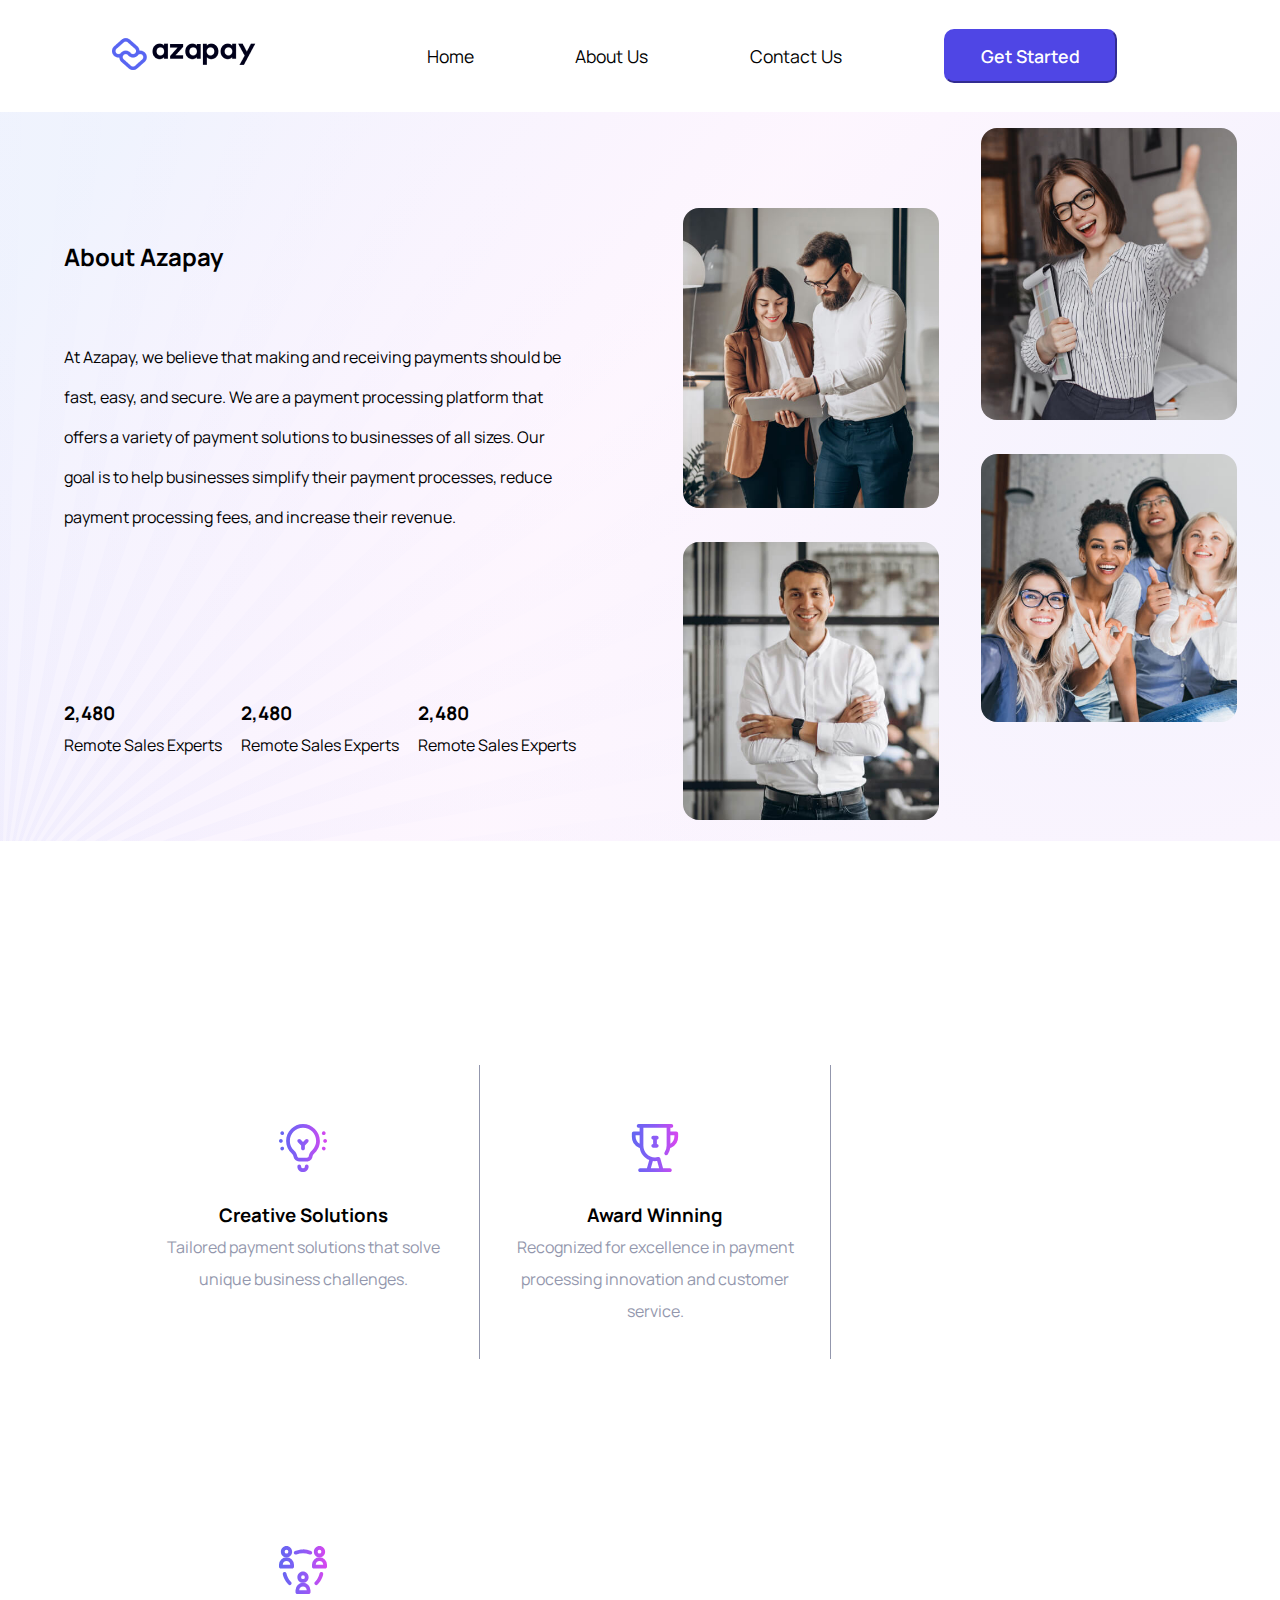
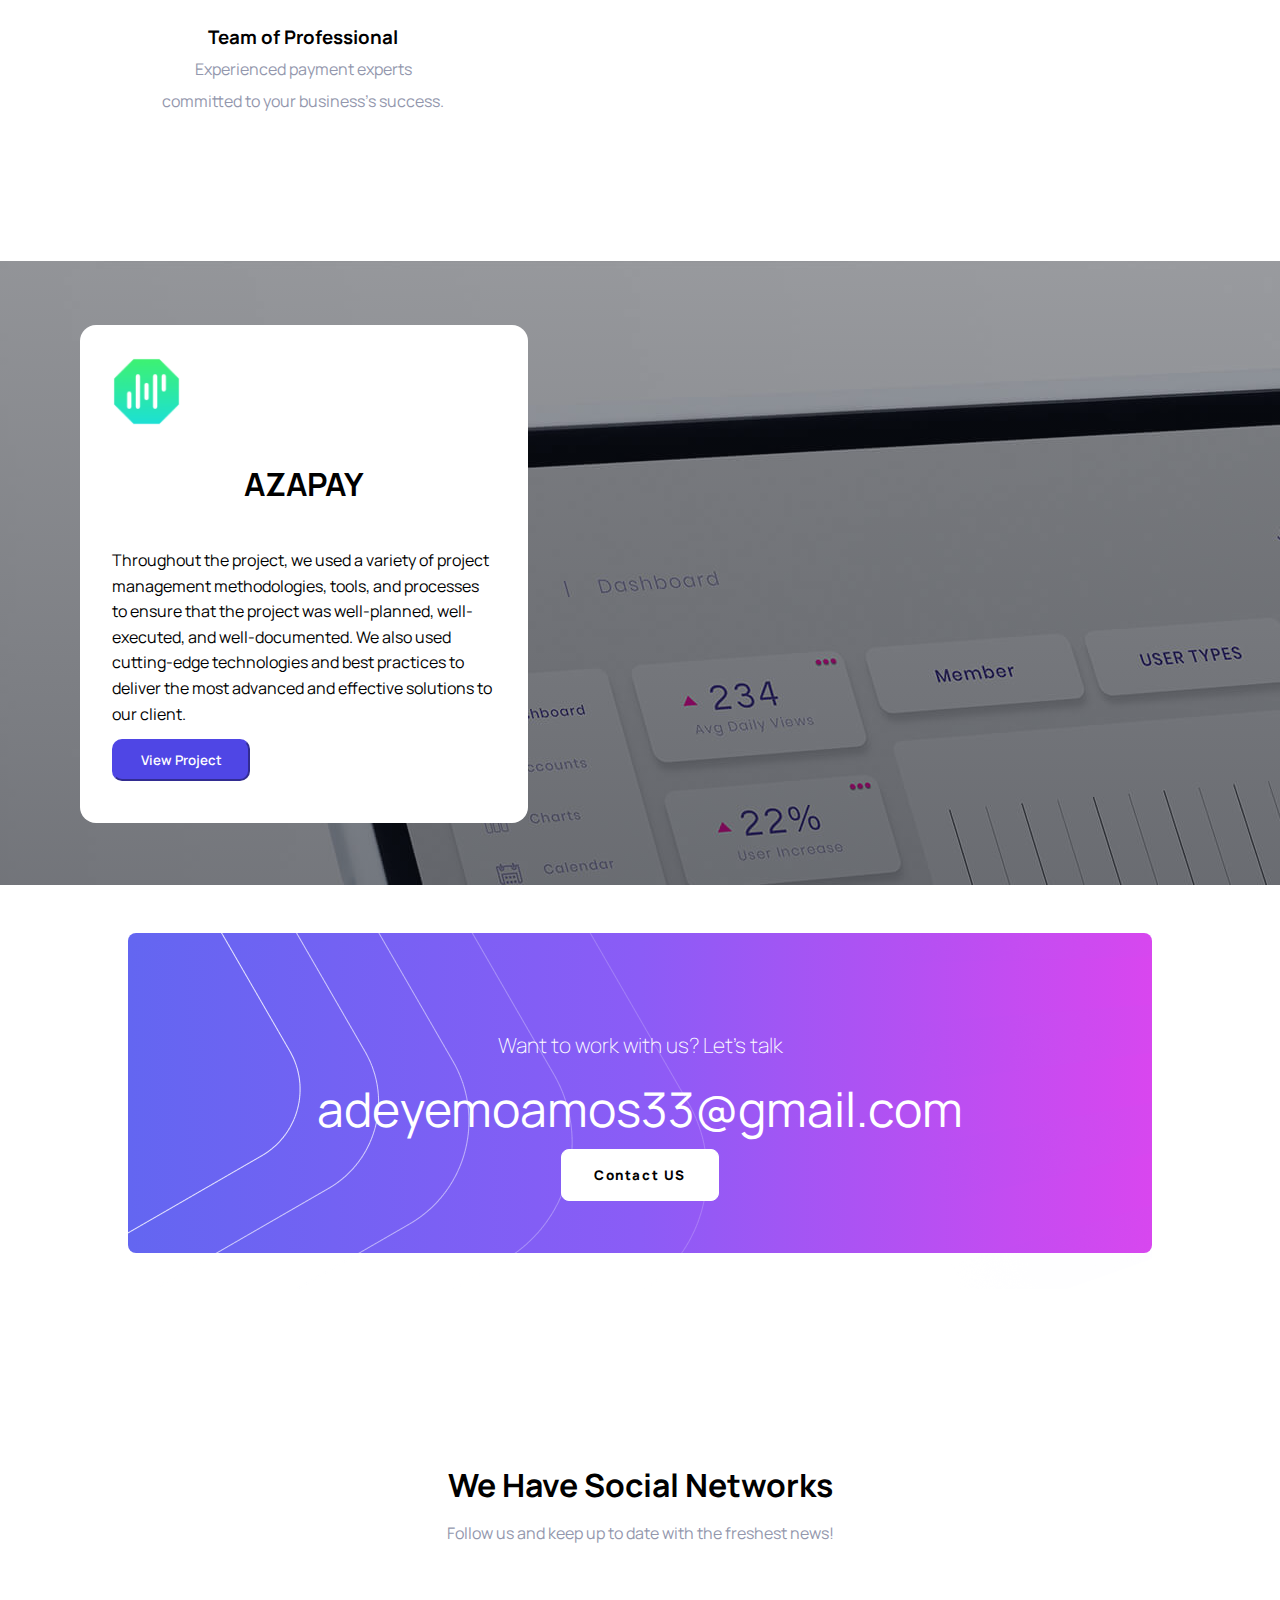
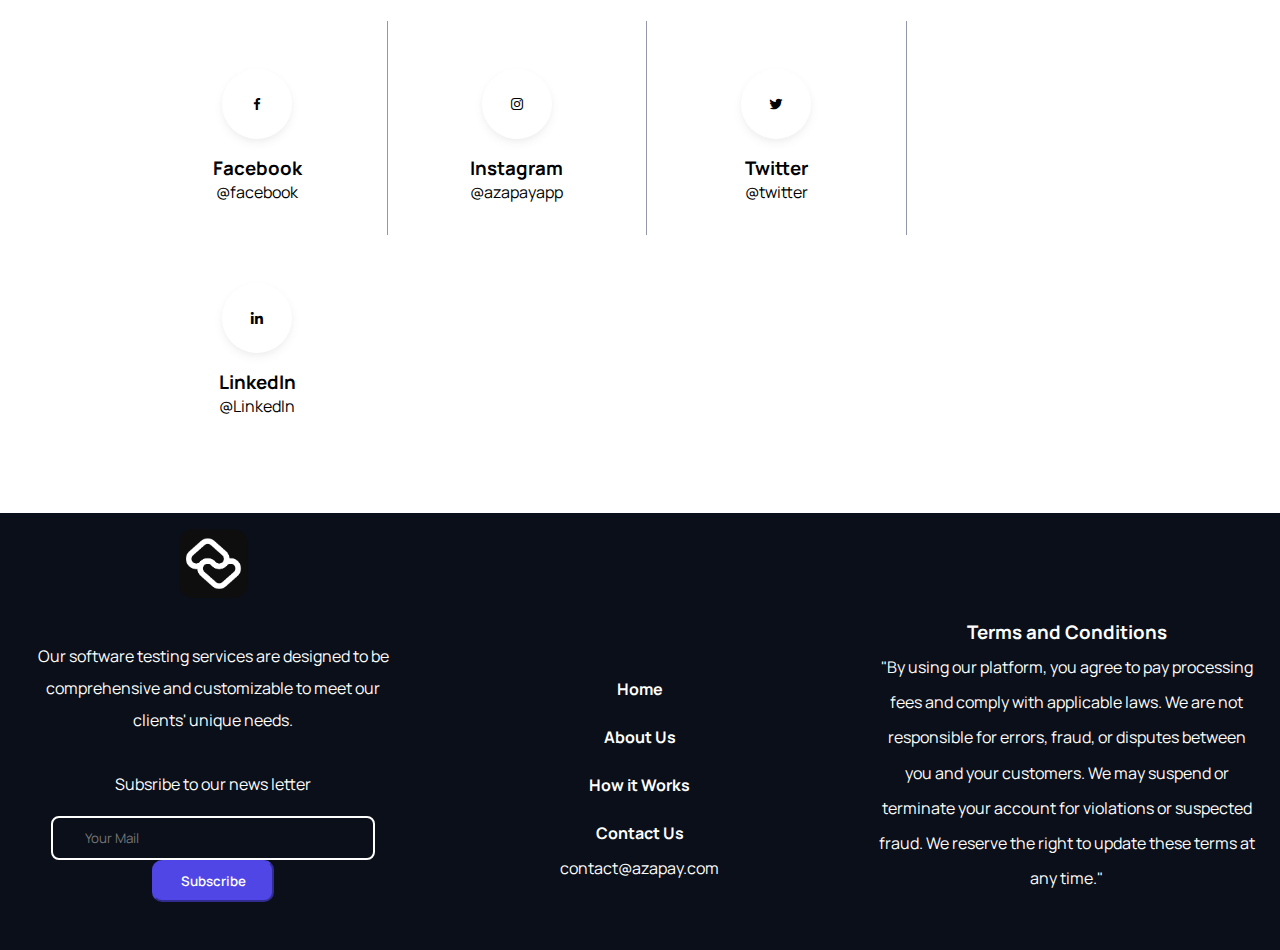
==== commit 7fad4c03: "90%" ====
--- a/about.html
+++ b/about.html
@@ -210,7 +210,7 @@
                 <div class="section_eight_intro_logo">
                     <img src="images/Azapay ICON 02.png" alt="">
                 </div>
-                <p>Proin ipsum pharetra, senectus eget scelerisque varius pretium platea velit. Lacus, eget eu vitae nullam proin turpis etiam mi sit. Non feugiat feugiat egestas nulla nec. Arcu tempus, eget elementum dolor ullamcorper sodales ultrices eros.</p>
+                <p>Our software testing services are designed to be comprehensive and customizable to meet our clients' unique needs.</p>
                 <div class="section_eight_intro_newsletter">
                     <p>Subsribe to our news letter</p>
                     <input type="email" placeholder="Your Mail">
@@ -224,11 +224,19 @@
                     <li>How it Works</li>
                     <li>Contact Us</li>
                 </ul>
+                <div>
+                    
+                    <p>contact@azapay.com</p>
+                </div>
 
             </div>
             <div class="section_eight_contacts">
-                <h4>Contact Us</h4>
-                <p>contact@azapay.com</p>
+
+                <div>
+                    <h3>Terms and Conditions</h3>
+                    <p>"By using our platform, you agree to pay processing fees and comply with applicable laws. We are not responsible for errors, fraud, or disputes between you and your customers. We may suspend or terminate your account for violations or suspected fraud. We reserve the right to update these terms at any time."</p>
+                </div>
+           
 
             </div>
 
--- a/scss/styles.css
+++ b/scss/styles.css
@@ -378,26 +378,32 @@
 }
 
 .section_eight {
-  padding: 4rem 0 3rem 0;
+  padding: 1rem 0 3rem 0;
   display: flex;
   flex-wrap: wrap;
   justify-content: space-around;
+  align-items: center;
   color: #ffffff;
   background-color: #0b0f19 !important;
 }
-.section_eight_intro, .section_eight_navs, .section_eight_contact {
+.section_eight_intro, .section_eight_navs, .section_eight_contacts {
   width: 30%;
+  text-align: center;
 }
 .section_eight_intro {
   line-height: 2rem;
 }
 .section_eight_intro_logo {
   text-align: center;
+  width: 60%;
+  margin: 0 auto;
+}
+.section_eight_intro_logo img {
   width: 30%;
-  margin: 0 auto;
 }
 .section_eight_intro p {
   padding-top: 2rem;
+  text-align: center;
 }
 .section_eight_intro button {
   background-color: #4F46E5;
@@ -416,19 +422,20 @@
   padding-left: 2rem;
   background: transparent;
   color: #ffffff;
+  border: 2px solid #ffffff;
 }
 .section_eight_navs ul {
-  height: 2.5rem;
-  width: 18rem;
-  border-radius: 0.5rem;
-  margin-top: 1rem;
-  border: transparent;
-  padding-left: 2rem;
+  line-height: 3rem;
   list-style-type: none;
+  margin-top: 7rem;
 }
 .section_eight_navs ul li {
-  color: #9397AD;
+  color: #ffffff;
   font-weight: bolder;
+}
+.section_eight_contacts div {
+  margin-top: 5rem;
+  line-height: 2.2rem;
 }
 
 .about_section_one {
@@ -892,17 +899,17 @@
     width: 50%;
   }
   .section_eight_navs ul {
-    height: 10rem;
-    line-height: 2.5rem;
-    width: 100%;
-    padding-left: 0rem;
+    margin-top: 2rem;
   }
   .section_eight_navs ul li {
-    color: #9397AD;
     font-weight: bolder;
   }
   .section_eight_contacts {
-    margin-top: 3rem;
+    width: 100%;
+  }
+  .section_eight_contacts div {
+    margin-top: 2rem;
+    line-height: 2.2rem;
   }
   .about_section_one_text {
     width: 100%;
